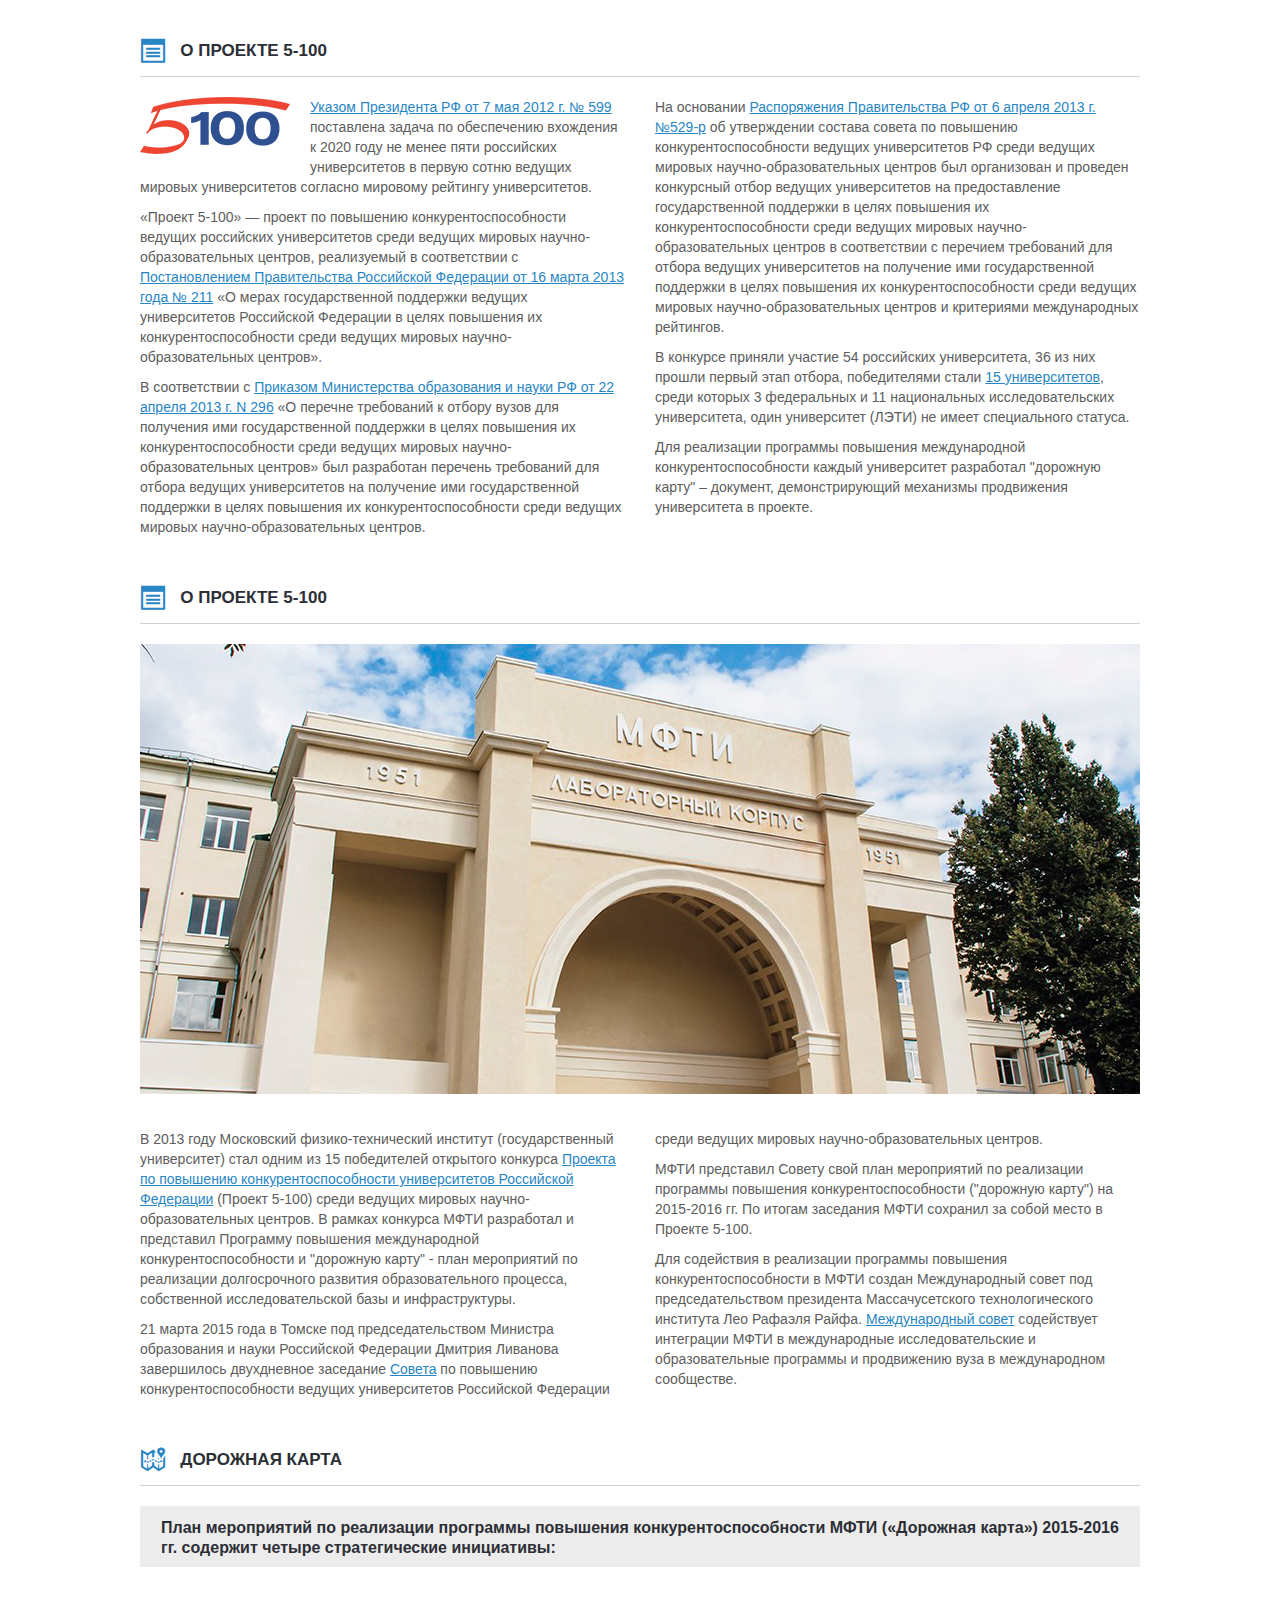
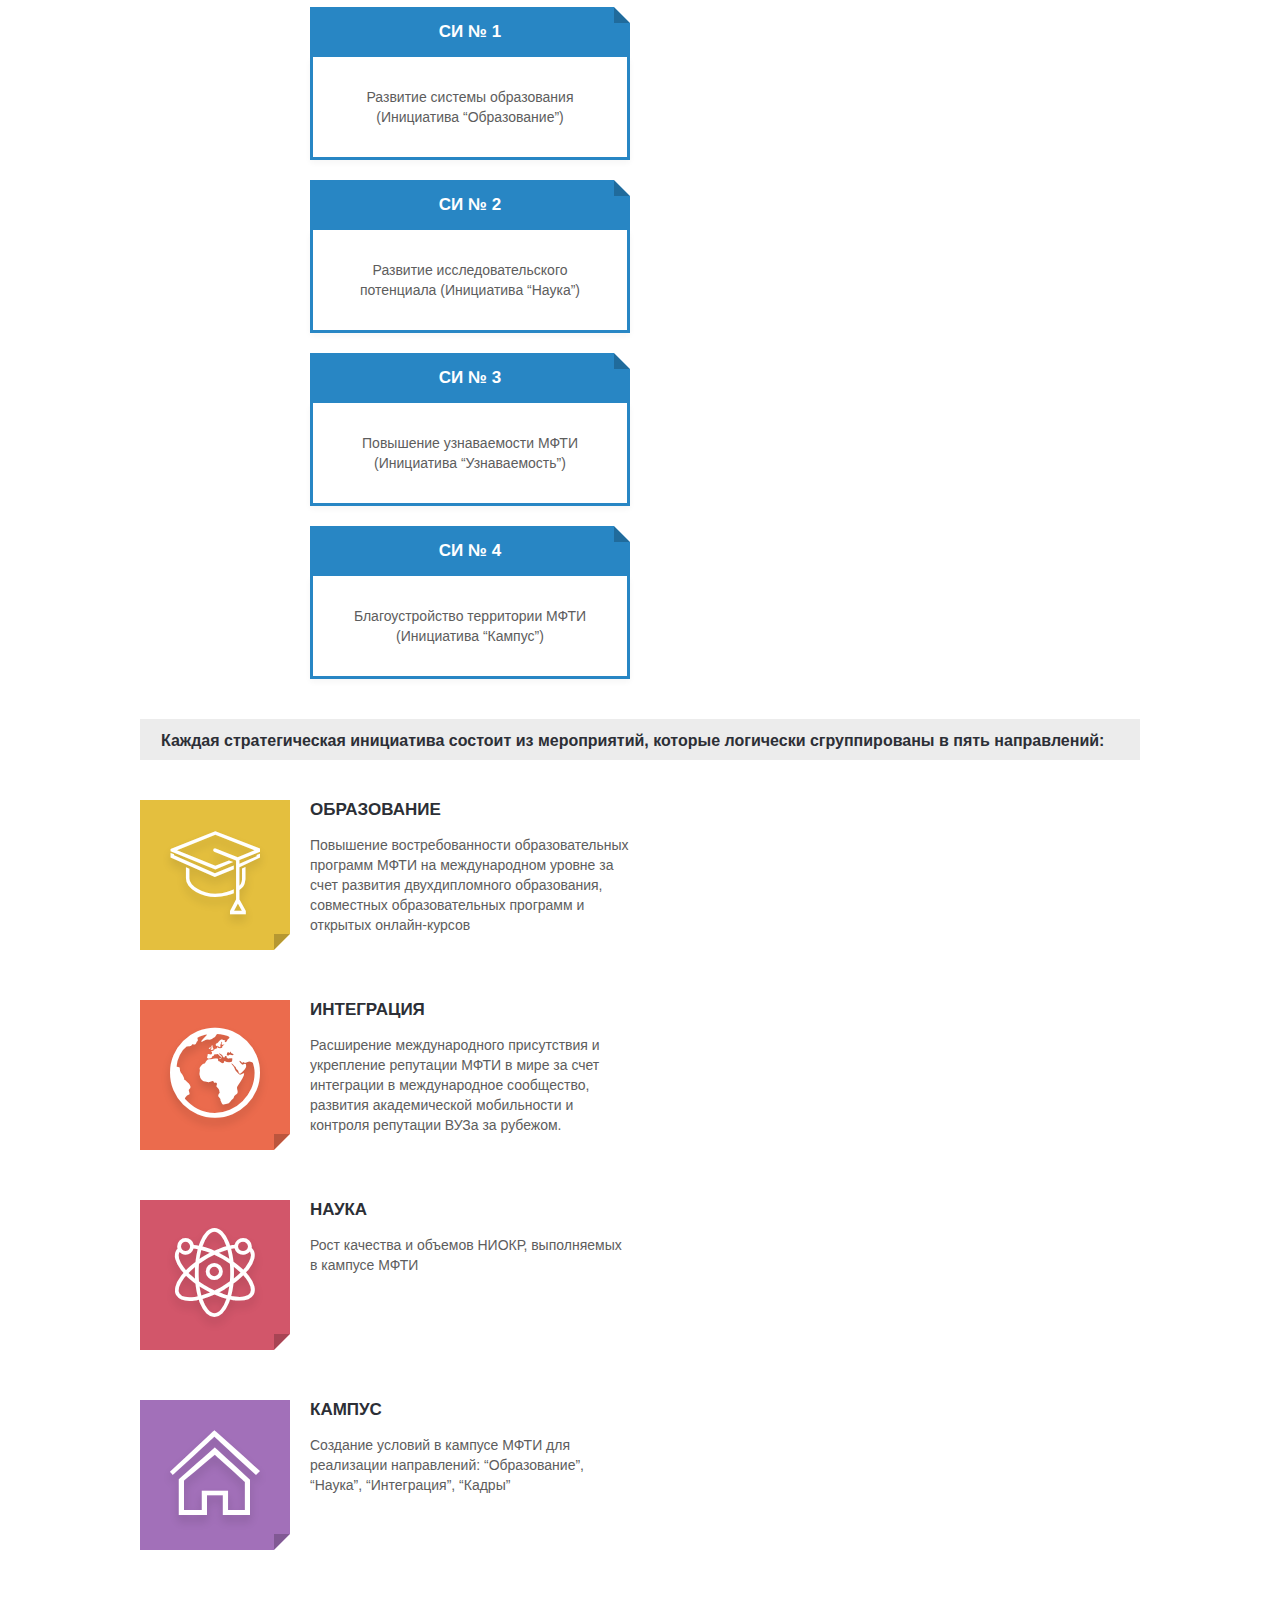
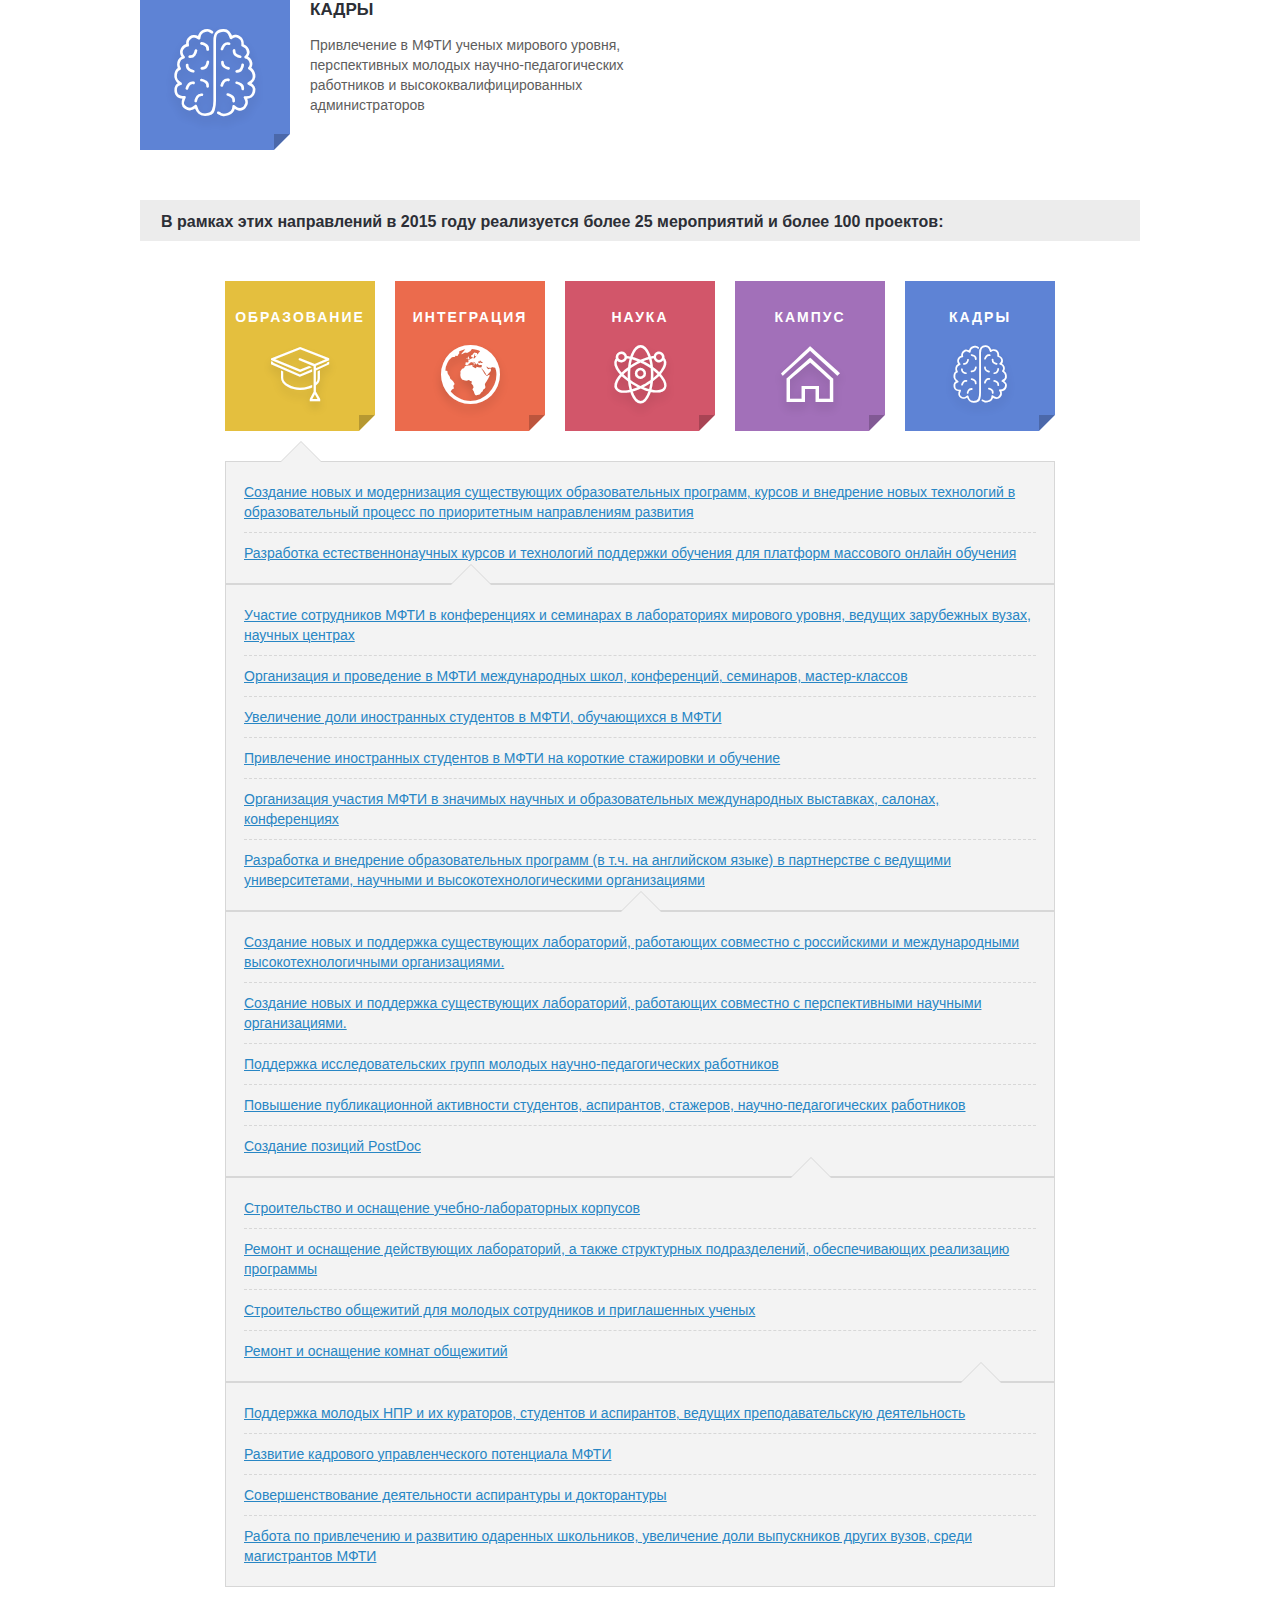
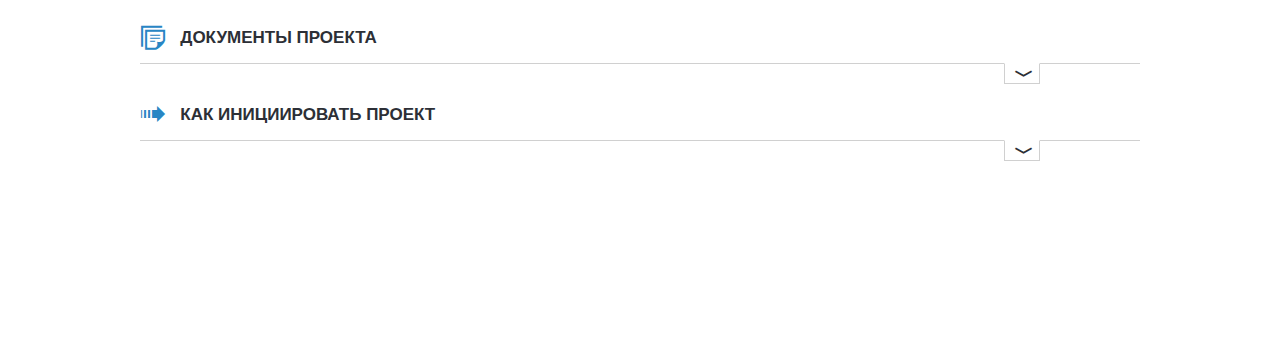
==== html/about.html @ fcfe1c23 "edit eventsprojects - remove shadow" ====
<!DOCTYPE html>
<!--[if lt IE 7]><html lang="ru" class="lt-ie9 lt-ie8 lt-ie7"><![endif]-->
<!--[if IE 7]><html lang="ru" class="lt-ie9 lt-ie8"><![endif]-->
<!--[if IE 8]><html lang="ru" class="lt-ie9"><![endif]-->
<!--[if gt IE 8]><!-->
<html lang="ru">
<!--<![endif]-->
<head>
	<meta charset="utf-8" />
	<title>mipt5top100</title>
	<meta http-equiv="X-UA-Compatible" content="IE=edge" />
	<link rel="stylesheet" href="css/bootstrap.min.css" />
	<link rel="stylesheet" href="css/icomoon.css" />
	<link rel="stylesheet" href="css/style.css" />
</head>
<body>
	<div style="width: 1000px; margin: 0 auto 200px;"> <!-- wrapper for example (begin) -->

		
		<div id="about" class="about">
			<div class="project-header2">
				<div class="project-header2__icon icon-notepad"></div>
				<div class="project-header2__text">О проекте 5-100</div>
			</div>
			<div class="about-text2col clearfix">
				<div class="about-text2col__column">
					<img class="about-text2col__column-img" src="img/logo5-100.png" width="150" height="57" alt="5-100">
					<p><a href="#">Указом Президента РФ от 7 мая 2012 г. № 599</a> поставлена задача по обеспечению вхождения к 2020 году не менее пяти российских университетов в первую сотню ведущих мировых университетов согласно мировому рейтингу университетов.</p>
					<p>«Проект 5-100» — проект по повышению конкурентоспособности ведущих российских университетов среди ведущих мировых научно-образовательных центров, реализуемый в соответствии с <a href="#">Постановлением Правительства Российской Федерации от 16 марта 2013 года № 211</a> «О мерах государственной поддержки ведущих университетов Российской Федерации в целях повышения их конкурентоспособности среди ведущих мировых научно-образовательных центров».</p>
					<p>В соответствии с <a href="#">Приказом Министерства образования и науки РФ от 22 апреля 2013 г. N 296</a> «О перечне требований к отбору  вузов для получения ими государственной поддержки в целях повышения их конкурентоспособности среди ведущих мировых научно-образовательных центров» был разработан перечень требований для отбора ведущих университетов на получение ими государственной поддержки в целях повышения их конкурентоспособности среди ведущих мировых научно-образовательных центров.</p>
				</div>
				<div class="about-text2col__column">
					<p>На основании <a href="#">Распоряжения Правительства РФ от 6 апреля 2013 г. №529-р</a> об утверждении состава совета по повышению конкурентоспособности ведущих университетов РФ среди ведущих мировых научно-образовательных центров был организован и проведен конкурсный отбор ведущих университетов на предоставление государственной поддержки в целях повышения их конкурентоспособности среди ведущих мировых научно-образовательных центров в соответствии с перечием требований для отбора ведущих университетов на получение ими государственной поддержки в целях повышения их конкурентоспособности среди ведущих мировых научно-образовательных центров и критериями международных рейтингов. </p>
					<p>В конкурсе приняли участие 54 российских университета, 36 из них прошли первый этап отбора, победителями стали <a href="#">15 университетов</a>, среди которых 3 федеральных и 11 национальных исследовательских университета, один университет (ЛЭТИ) не имеет специального статуса.</p>
					<p>Для реализации программы повышения международной конкурентоспособности каждый университет разработал "дорожную карту" – документ, демонстрирующий механизмы продвижения университета в проекте.</p>
				</div>
			</div> <!-- .about__text2col -->
			<div class="project-header2">
				<div class="project-header2__icon icon-notepad"></div>
				<div class="project-header2__text">О проекте 5-100</div>
			</div>
			<img class="about-fullwidth" src="img/mipt-lab-k.jpg" alt="">
			<div class="about-text2col clearfix">
				<div class="about-text2col__column">
					<p>В 2013 году Московский физико-технический институт (государственный университет) стал одним из 15 победителей открытого конкурса <a href="#">Проекта по повышению конкурентоспособности университетов Российской Федерации</a> (Проект 5-100) среди ведущих мировых научно-образовательных центров. В рамках конкурса МФТИ разработал и представил Программу повышения международной конкурентоспособности и "дорожную карту" - план мероприятий по реализации долгосрочного развития образовательного процесса, собственной исследовательской базы и инфраструктуры.</p>
					<p>21 марта 2015 года в Томске под председательством Министра образования и науки Российской Федерации Дмитрия Ливанова завершилось двухдневное заседание <a href="#">Совета</a> по повышению конкурентоспособности ведущих университетов Российской Федерации</p>
				</div>
				<div class="about-text2col__column">
					<p>среди ведущих мировых научно-образовательных центров.</p>
					<p>МФТИ представил Совету свой план мероприятий по реализации программы повышения конкурентоспособности ("дорожную карту") на 2015-2016 гг. По итогам заседания МФТИ сохранил за собой место в Проекте 5-100.</p>
					<p>Для содействия в реализации программы повышения конкурентоспособности в МФТИ создан Международный совет под председательством президента Массачусетского технологического института Лео Рафаэля Райфа. <a href="#">Международный совет</a> содействует интеграции МФТИ в международные исследовательские и образовательные программы и продвижению вуза в международном сообществе.</p>
				</div>
			</div> <!-- .about__text2col -->
			<div class="project-header2">
				<div class="project-header2__icon icon-roadmap"></div>
				<div class="project-header2__text">Дорожная карта</div>
			</div>
			<div class="about__subtitle">План мероприятий по реализации программы повышения конкурентоспособности МФТИ («Дорожная карта») 2015-2016 гг. содержит четыре стратегические инициативы:</div>
			<div class="about__roadmap-box">
				<div class="about__roadmap-item">
					<div class="about__roadmap-item-title folded folded_top-right">СИ № 1</div>
					<div class="about__roadmap-item-text">Развитие системы образования (Инициатива “Образование”)</div>
				</div>
				<div class="about__roadmap-item">
					<div class="about__roadmap-item-title folded folded_top-right">СИ № 2</div>
					<div class="about__roadmap-item-text">Развитие исследовательского потенциала (Инициатива “Наука”)</div>
				</div>
				<div class="about__roadmap-item">
					<div class="about__roadmap-item-title folded folded_top-right">СИ № 3</div>
					<div class="about__roadmap-item-text">Повышение узнаваемости МФТИ (Инициатива “Узнаваемость”)</div>
				</div>
				<div class="about__roadmap-item">
					<div class="about__roadmap-item-title folded folded_top-right">СИ № 4</div>
					<div class="about__roadmap-item-text">Благоустройство территории МФТИ (Инициатива “Кампус”)</div>
				</div>
			</div> <!-- .about__roadmap-box -->
			<div class="about__subtitle">Каждая стратегическая инициатива состоит из мероприятий, которые логически сгруппированы в пять направлений:</div>
			<div class="about__directions">
				<div class="about__direction-out">
					<div class="about__direction">
						<div class="about__direction-img about__direction-img_education folded">
							<div class="about__direction-icon icon-education-hat"></div>
						</div>
						<div class="about__direction-descr">
							<div class="about__direction-title">Образование</div>
							<div class="about__direction-text">Повышение востребованности образовательных программ МФТИ на международном уровне за счет развития двухдипломного образования, совместных образовательных программ и открытых онлайн-курсов</div>
						</div>
					</div>
				</div>
				<div class="about__direction-out">
					<div class="about__direction">
						<div class="about__direction-img about__direction-img_planet folded">
							<div class="about__direction-icon icon-planet"></div>
						</div>
						<div class="about__direction-descr">
							<div class="about__direction-title">Интеграция</div>
							<div class="about__direction-text">Расширение международного присутствия и укрепление репутации МФТИ в мире за счет интеграции в международное сообщество, развития академической мобильности и контроля репутации ВУЗа за рубежом.</div>
						</div>
					</div>
				</div>
				<div class="about__direction-out">
					<div class="about__direction">
						<div class="about__direction-img about__direction-img_science folded">
							<div class="about__direction-icon icon-science"></div>
						</div>
						<div class="about__direction-descr">
							<div class="about__direction-title">Наука</div>
							<div class="about__direction-text">Рост качества и объемов НИОКР, выполняемых в кампусе МФТИ</div>
						</div>
					</div>
				</div>
				<div class="about__direction-out">
					<div class="about__direction">
						<div class="about__direction-img about__direction-img_house folded">
							<div class="about__direction-icon icon-house"></div>
						</div>
						<div class="about__direction-descr">
							<div class="about__direction-title">Кампус</div>
							<div class="about__direction-text">Создание условий в кампусе МФТИ для реализации направлений: “Образование”, “Наука”, “Интеграция”, “Кадры”</div>
						</div>
					</div>
				</div>
				<div class="about__direction-out">
					<div class="about__direction">
						<div class="about__direction-img about__direction-img_brain folded">
							<div class="about__direction-icon icon-brain"></div>
						</div>
						<div class="about__direction-descr">
							<div class="about__direction-title">Кадры</div>
							<div class="about__direction-text">Привлечение в МФТИ ученых мирового уровня, перспективных молодых научно-педагогических работников и высококвалифицированных администраторов</div>
						</div>
					</div>
				</div>
			</div> <!-- .about__directions -->
			<div class="about__subtitle">В рамках этих направлений в 2015 году реализуется более 25 мероприятий и более 100 проектов:</div>
			<div class="about__eventsprojects">
				<div class="about__direction-btns clearfix">
					<div class="about__direction-btn">
						<div class="about__direction-img about__direction-img_education folded">
							<div class="about__direction-icon-text">Образование</div>
							<div class="about__direction-icon icon-education-hat"></div>
						</div>
					</div>
					<div class="about__direction-btn">
						<div class="about__direction-img about__direction-img_btn about__direction-img_planet folded">
							<div class="about__direction-icon-text">Интеграция</div>
							<div class="about__direction-icon icon-planet"></div>
						</div>
					</div>
					<div class="about__direction-btn">
						<div class="about__direction-img about__direction-img_btn about__direction-img_science folded">
							<div class="about__direction-icon-text">Наука</div>
							<div class="about__direction-icon icon-science"></div>
						</div>
					</div>
					<div class="about__direction-btn">
						<div class="about__direction-img about__direction-img_btn about__direction-img_house folded">
							<div class="about__direction-icon-text">Кампус</div>
							<div class="about__direction-icon icon-house"></div>
						</div>
					</div>
					<div class="about__direction-btn">
						<div class="about__direction-img about__direction-img_btn about__direction-img_brain folded">
							<div class="about__direction-icon-text">Кадры</div>
							<div class="about__direction-icon icon-brain"></div>
						</div>
					</div>
				</div> <!-- .about__direction-btns -->
				<div class="about__direction-eventsprojects about__direction-eventsprojects_01">
					<a class="about__eventsprojects-lnk" href="#">Создание новых и модернизация существующих образовательных программ, курсов и внедрение новых технологий в образовательный процесс по приоритетным направлениям развития</a>
					<a class="about__eventsprojects-lnk" href="#">Разработка естественнонаучных курсов и технологий поддержки обучения для платформ массового онлайн обучения</a>
				</div> <!-- .about__direction-eventsprojects -->
				<div class="about__direction-eventsprojects about__direction-eventsprojects_02">
					<a class="about__eventsprojects-lnk" href="#">Участие сотрудников МФТИ в конференциях и семинарах в лабораториях мирового уровня, ведущих зарубежных вузах, научных центрах</a>
					<a class="about__eventsprojects-lnk" href="#">Организация и проведение в МФТИ международных школ, конференций, семинаров, мастер-классов</a>
					<a class="about__eventsprojects-lnk" href="#">Увеличение доли иностранных студентов в МФТИ, обучающихся в МФТИ</a>
					<a class="about__eventsprojects-lnk" href="#">Привлечение иностранных студентов в МФТИ на короткие стажировки и обучение</a>
					<a class="about__eventsprojects-lnk" href="#">Организация участия МФТИ в значимых научных и образовательных международных выставках, салонах, конференциях</a>
					<a class="about__eventsprojects-lnk" href="#">Разработка и внедрение образовательных программ (в т.ч.  на английском языке) в партнерстве с ведущими университетами, научными и высокотехнологическими организациями</a>
				</div> <!-- .about__direction-eventsprojects -->
				<div class="about__direction-eventsprojects about__direction-eventsprojects_03">
					<a class="about__eventsprojects-lnk" href="#">Создание новых и поддержка существующих лабораторий, работающих совместно с российскими и международными высокотехнологичными организациями.</a>
					<a class="about__eventsprojects-lnk" href="#">Создание новых и поддержка существующих лабораторий, работающих совместно с перспективными научными организациями.</a>
					<a class="about__eventsprojects-lnk" href="#">Поддержка исследовательских групп молодых научно-педагогических работников</a>
					<a class="about__eventsprojects-lnk" href="#">Повышение публикационной активности студентов, аспирантов, стажеров, научно-педагогических работников</a>
					<a class="about__eventsprojects-lnk" href="#">Создание позиций PostDoc</a>
				</div> <!-- .about__direction-eventsprojects -->
				<div class="about__direction-eventsprojects about__direction-eventsprojects_04">
					<a class="about__eventsprojects-lnk" href="#">Строительство и оснащение учебно-лабораторных корпусов</a>
					<a class="about__eventsprojects-lnk" href="#">Ремонт и оснащение действующих лабораторий, а также структурных подразделений, обеспечивающих реализацию программы</a>
					<a class="about__eventsprojects-lnk" href="#">Строительство общежитий для молодых сотрудников и приглашенных ученых</a>
					<a class="about__eventsprojects-lnk" href="#">Ремонт и оснащение комнат общежитий</a>
				</div> <!-- .about__direction-eventsprojects -->
				<div class="about__direction-eventsprojects about__direction-eventsprojects_05">
					<a class="about__eventsprojects-lnk" href="#">Поддержка молодых НПР и их кураторов, студентов и аспирантов, ведущих преподавательскую деятельность</a>
					<a class="about__eventsprojects-lnk" href="#">Развитие кадрового управленческого потенциала МФТИ</a>
					<a class="about__eventsprojects-lnk" href="#">Совершенствование деятельности аспирантуры и докторантуры</a>
					<a class="about__eventsprojects-lnk" href="#">Работа по привлечению и развитию одаренных школьников, увеличение доли выпускников других вузов, среди магистрантов МФТИ</a>
				</div> <!-- .about__direction-eventsprojects -->
			</div> <!-- .about__eventsprojects -->
			<div class="header-dropdown">
				<div class="project-header2 project-header2_dropdown">
					<div class="project-header2__icon icon-docs"></div>
					<div class="project-header2__text">Документы проекта</div>
				</div>
				<div class="header-dropdown__inner">content</div> <!-- .header-dropdown__inner -->
				<div class="header-dropdown__arrow icon-arrow-down"></div>
			</div> <!-- .header-dropdown -->
			<div class="header-dropdown">
				<div class="project-header2 project-header2_dropdown">
					<div class="project-header2__icon icon-arrow-right"></div>
					<div class="project-header2__text">Как инициировать проект </div>
				</div>
				<div class="header-dropdown__inner">content</div> <!-- .header-dropdown__inner -->
				<div class="header-dropdown__arrow icon-arrow-down"></div>
			</div> <!-- .header-dropdown -->
		</div> <!-- #about -->


	</div> <!-- wrapper for example (end) -->

	<!--[if lt IE 9]>
	<script src="js/html5shiv/es5-shim.min.js"></script>
	<script src="js/html5shiv/html5shiv.min.js"></script>
	<script src="js/html5shiv/html5shiv-printshiv.min.js"></script>
	<script src="js/html5shiv/respond.min.js"></script>
	<![endif]-->
	<script src="js/jquery-2.1.4.min.js"></script>
	<script>
		$(document).ready(function() {

			$('.header-dropdown__arrow').on('click', function() {
				if ( $(this).parent().hasClass('expand') ) {
					$(this).parent().removeClass('expand');
					$(this).removeClass('icon-arrow-up');
					$(this).addClass('icon-arrow-down');
				} else {
					$(this).parent().addClass('expand');
					$(this).removeClass('icon-arrow-down');
					$(this).addClass('icon-arrow-up');
				}
			});

			$('.about__direction-btn').on('click', function() {
				//...
			});

		});
	</script>
</body>
</html>
---- html/css/icomoon.css ----
@font-face {
    font-family: 'icomoon';
    src:    url('../fonts/icomoon/icomoon.eot?neqyj8');
    src:    url('../fonts/icomoon/icomoon.eot?neqyj8#iefix') format('embedded-opentype'),
        url('../fonts/icomoon/icomoon.ttf?neqyj8') format('truetype'),
        url('../fonts/icomoon/icomoon.woff?neqyj8') format('woff'),
        url('../fonts/icomoon/icomoon.svg?neqyj8#icomoon') format('svg');
    font-weight: normal;
    font-style: normal;
}

[class^="icon-"], [class*=" icon-"] {
    /* use !important to prevent issues with browser extensions that change fonts */
    font-family: 'icomoon' !important;
    speak: none;
    font-style: normal;
    font-weight: normal;
    font-variant: normal;
    text-transform: none;
    line-height: 1;

    /* Better Font Rendering =========== */
    -webkit-font-smoothing: antialiased;
    -moz-osx-font-smoothing: grayscale;
    background-image: none;
}

.icon-arrow-diagonally:before {
    content: "\e900";
}
.icon-certificate:before {
    content: "\e901";
}
.icon-check:before {
    content: "\e902";
}
.icon-circle:before {
    content: "\e903";
}
.icon-date:before {
    content: "\e904";
}
.icon-graph:before {
    content: "\e905";
}
.icon-handshake:before {
    content: "\e906";
}
.icon-header-angle-lt:before {
    content: "\e907";
}
.icon-header-angle-rb:before {
    content: "\e908";
}
.icon-list:before {
    content: "\e909";
}
.icon-location:before {
    content: "\e90a";
}
.icon-mic:before {
    content: "\e90b";
}
.icon-photo:before {
    content: "\e90c";
}
.icon-publication:before {
    content: "\e90d";
}
.icon-target:before {
    content: "\e90e";
}
.icon-checklist:before {
    content: "\e90f";
}
.icon-notepad:before {
  content: "\e910";
}
.icon-roadmap:before {
  content: "\e911";
}
.icon-docs:before {
  content: "\e912";
}
.icon-arrow-right:before {
  content: "\e913";
}
.icon-arrow-down:before {
  content: "\e914";
}
.icon-arrow-up:before {
  content: "\e915";
}
.icon-lamp:before {
  content: "\e916";
}
.icon-folder:before {
  content: "\e917";
}
.icon-handshake2:before {
  content: "\e918";
}
.icon-like:before {
  content: "\e919";
}
.icon-education-hat:before {
  content: "\e91a";
}
.icon-planet:before {
  content: "\e91b";
}
.icon-science:before {
  content: "\e91c";
}
.icon-house:before {
  content: "\e91d";
}
.icon-brain:before {
  content: "\e91e";
}
---- html/css/style.css ----
#project-descr {}
.project-header1 {
	background-color: #2886c4;
	color: #fff;
	text-transform: uppercase;
	font-size: 17px;
	font-weight: bold;
	text-align: center;
	line-height: 22px;
	padding: 18px 0;
	margin-bottom: 20px;
}
.folded {
	position: relative;
}
.folded:before,
.folded:after {
	content: "";
	display: block;
	width: 0;
	height: 0;
	border-style: solid;
	position: absolute;
	bottom: 0;
	right: 0;
}
.folded:before {
	border-width: 16px 16px 0 0;
	border-color: rgba(0,0,0,0.2) transparent transparent transparent;
}
.folded:after {
	border-width: 0 0 16px 16px;
	border-color: transparent transparent #ffffff transparent;
}
.project__details {
	padding-bottom: 6px;
}
.project__details-left {
	float: left;
	width: 405px;
	margin-right: 20px;
}
.project__details-b1 {
	-webkit-box-shadow: 0px 3px 6px 0px rgba(0, 0, 0, 0.04);
	-moz-box-shadow:    0px 3px 6px 0px rgba(0, 0, 0, 0.04);
	box-shadow:         0px 3px 6px 0px rgba(0, 0, 0, 0.04);
}
.project__details-b1-header {
	background-color: #3e78b0;
	color: #fff;
	text-transform: uppercase;
	font-size: 17px;
	font-weight: bold;
	line-height: 24px;
	padding: 13px 20px;
}
.project__details-b1-header .icon-arrow-diagonally {
	display: inline-block;
	width: 24px;
	height: 24px;
	font-size: 24px;
	color: #fff;
	margin-right: 15px;
	vertical-align: middle;
}
.project__details-b1-row {
	border-left: 3px solid #3e78b0;
	border-right: 3px solid #3e78b0;
	border-bottom: 3px solid #3e78b0;
	display: table;
	width: 100%;
	box-sizing: border-box;
}
.project__details-b1-text {
	font-size: 14px;
	line-height: 20px;
	color: #5d5d5d;
	padding: 19px;
	display: table-cell;
}
.project__details-b1-count {
	display: table-cell;
	text-align: center;
	vertical-align: middle;
	color: #2c2f36;
	font-size: 24px;
	font-weight: bold;
	border-left: 3px solid #3e78b0;
	padding: 0 19px;
	width: 41px;
}
.project__details-right {
	width: 320px;
	float: left;
}
.project__details-date {
	border: 1px solid #d7d7d7;
	-webkit-box-shadow: 0px 3px 6px 0px rgba(0, 0, 0, 0.04);
	-moz-box-shadow:    0px 3px 6px 0px rgba(0, 0, 0, 0.04);
	box-shadow:         0px 3px 6px 0px rgba(0, 0, 0, 0.04);
	margin-bottom: 20px;
}
.project__details-date-inner {
	padding: 17px 24px;
	border: 1px solid #fcfcfc;
	background: #ededed;
	background: -moz-linear-gradient(top,  #ededed 0%, #f4f4f4 100%);
	background: -webkit-linear-gradient(top,  #ededed 0%,#f4f4f4 100%);
	background: linear-gradient(to bottom,  #ededed 0%,#f4f4f4 100%);
	filter: progid:DXImageTransform.Microsoft.gradient( startColorstr='#ededed', endColorstr='#f4f4f4',GradientType=0 );
}
.project__details-date-icon {
	float: left;
	width: 24px;
	height: 24px;
	font-size: 24px;
	color: #2886c4;
	margin-right: 22px;
	margin-top: 4px;
}
.project__details-date-text {
	float: left;
	line-height: 1;
}
.project__details-date-title {
	color: #5e5e5e;
	font-size: 14px;
	margin-bottom: 6px;
}
.project__details-date-value {
	color: #2c2f36;
	font-size: 17px;
	font-weight: bold;
}
.project__details-status {
	background-color: #4cc87b;
	color: #fff;
	text-transform: uppercase;
	font-size: 13px;
	font-weight: bold;
	text-align: center;
	line-height: 1;
	padding: 13px 25px 15px 0;
}
.project__details-status-icon {
	display: inline-block;
	width: 25px;
	height: 25px;
	font-size: 25px;
	color: #fff;
	vertical-align: middle;
	position: relative;
	right: 31px;
}
.project__details-status-label {
	display: inline-block;
	vertical-align: middle;
	position: relative;
	top: 2px;
}
.project__descr {
	color: #5d5d5d;
	margin: 20px 0;
}
.project-header2 {
	border-bottom: 1px solid #d0d0d0;
	margin: 38px 0 20px;
	font-size: 1px;
	padding: 0 0 10px 1px;
}
.project-header2__icon {
	display: inline-block;
	width: 24px;
	height: 24px;
	font-size: 24px;
	color: #2886c4;
	margin-right: 15px;
	vertical-align: top;
}
.project-header2__text {
	display: inline-block;
	color: #2c2f36;
	font-size: 17px;
	line-height: 22px;
	font-weight: bold;
	text-transform: uppercase;
	padding-top: 2px;
	width: 705px;
}
.project-targets {
	margin-bottom: -18px;
}
.project-targets__title {
	color: #2c2f36;
	line-height: 20px;
	font-size: 17px;
	font-weight: bold;
	text-align: center;
}
.project-targets__box {
	display: table;
	width: 100%;
	height: 100%;
	padding-top: 8px;
	margin-top: 2px;
	overflow: hidden;
}
.project-targets__boxleft {
	width: 350px;
	display: table-cell;
	vertical-align: middle;
	height: 100%;
}
.project-targets__boxcenter {
	display: table-cell;
	width: 30px;
	padding: 0 8px 0 7px;
	text-align: center;
	vertical-align: middle;
	height: 100%;
}
.project-targets__boxright {
	width: 350px;
	display: table-cell;
	vertical-align: middle;
	height: 100%;
}
.project-targets__box-targetsline {
	display: inline-block;
	width: 2px;
	height: 100%;
	background-color: #2886c4;
	position: relative;
}
.project-targets__topcircle {
	display: inline-block;
	color: #2886c4;
	width: 10px;
	height: 10px;
	font-size: 10px;
	position: absolute;
	top: -5px;
	left: -4px;
}
.project-targets__target-container {
	position: relative;
	margin-bottom: 20px;
}
.project-targets__target {
	width: 330px;
	border: 1px solid #d7d7d7;
	-webkit-box-shadow: 0px 3px 6px 0px rgba(0, 0, 0, 0.04);
	-moz-box-shadow:    0px 3px 6px 0px rgba(0, 0, 0, 0.04);
	box-shadow:         0px 3px 6px 0px rgba(0, 0, 0, 0.04);
	position: relative;
}
.project-targets__target-container:first-child {
	margin-top: 36px;
}
.project-targets__target-container:last-child:after {
	content: "";
	display: block;
	background-color: #fff;
	height: 100%;
	width: 4px;
	position: absolute;
	z-index: 40;
	top: 50%;
}
.project-targets__target-container:last-child:nth-child(even):after {
	left: -24px;
}
.project-targets__target-container:last-child:nth-child(odd):after {
	right: -24px;
}
.project-targets__target-inner {
	padding: 18px 23px;
	border: 1px solid #fcfcfc;
	background: #f6f6f6;
	color: #5d5d5d;
	font-size: 14px;
	line-height: 20px;
}
.project-targets__target:after,
.project-targets__target:before,
.project-targets__target-arrow {
	left: 100%;
	border: solid transparent;
	content: " ";
	height: 0;
	width: 0;
	position: absolute;
	pointer-events: none;
	top: 50%;
}
.project-targets__target:after {
	border-color: rgba(255, 255, 255, 0);
	border-left-color: #fff;
	border-width: 20px;
	margin-top: -20px;
}
.project-targets__target:before {
	border-color: rgba(215, 215, 215, 0);
	border-left-color: #d7d7d7;
	border-width: 21px;
	margin-top: -21px;
}
.project-targets__target-arrow {
	border-color: rgba(255, 255, 255, 0);
	border-left-color: #f6f6f6;
	border-width: 19px;
	margin-top: -19px;
	z-index: 50;
	left: auto;
	right: -37px;
}
.project-targets__target-arrow:before {
	content: "";
	display: block;
	width: 30px;
	height: 30px;
	background-image: url(../img/circle-target.svg);
	background-repeat: no-repeat;
	position: absolute;
	top: -15px;
}
.project-targets__target-container:nth-child(odd) .project-targets__target-arrow:before {
	left: 8px;
}
.project-targets__target-container:nth-child(even) .project-targets__target {
	left: 18px;
}
.project-targets__target-container:nth-child(even) .project-targets__target .project-targets__target-arrow:before {
	left: auto;
	right: 9px;
}
.project-targets__target-container:nth-child(even) .project-targets__target:after,
.project-targets__target-container:nth-child(even) .project-targets__target:before,
.project-targets__target-container:nth-child(even) .project-targets__target .project-targets__target-arrow {
	left: auto;
	right: 100%;
}
.project-targets__target-container:nth-child(even) {
	left: 395px;
}
.project-targets__target-container:nth-child(even) .project-targets__target:after {
	border-left-color: transparent;
	border-right-color: #fff;
}
.project-targets__target-container:nth-child(even) .project-targets__target:before {
	border-left-color: transparent;
	border-right-color: #d7d7d7;
}
.project-targets__target-container:nth-child(even) .project-targets__target .project-targets__target-arrow {
	border-left-color: transparent;
	border-right-color: #f6f6f6;
	right: auto;
	left: -37px;
}
.project-plan {}
.project-plan__table {
	width: 100%;
}
.project-plan__tbody {}
.project-plan__tr {
	border-bottom: 1px dotted #d0d0d0;
}
.project-plan__tr:first-child,
.project-plan__tr:last-child {
	border-bottom: none;
}
.project-plan__th {
	font-size: 17px;
	line-height: 17px;
	font-weight: bold;
	text-align: center;
}
.project-plan__th.th_1 {
	color: #2886c4;
}
.project-plan__th.th_2 {
	color: #2072a8;
}
.project-plan__th.th_3 {
	color: #246087;
}
.project-plan__td {
	padding-top: 20px;
	padding-bottom: 14px;
	vertical-align: top;
}
.project-plan__td.td_1 {
	width: 75px;
	text-align: left;
}
.project-plan__td.td_2 {
	width: 415px;
	padding-top: 15px;
	padding-left: 10px;
	padding-right: 10px;
	text-align: left;
	vertical-align: middle;
}
.project-plan__td.td_3 {
	width: 65px;
	text-align: center;
}
.project-plan__td.td_4 {
	width: 65px;
	padding-left: 20px;
	padding-right: 20px;
	text-align: center;
}
.project-plan__td.td_5 {
	width: 65px;
	text-align: center;
}
.project-plan__td_1-wrap {
	height: 40px;
	overflow: hidden;
}
.project-plan__td_1 {
	display: inline-block;
	width: 42px;
	height: 36px;
	border: 2px solid #d0d0d0;
	border-right: none;
	background-color: #fff;
	text-align: center;
	vertical-align: middle;
	font-size: 17px;
	line-height: 36px;
	font-weight: bold;
	color: #2c2f36;
	position: relative;
}
.project-plan__td_1:after,
.project-plan__td_1:before {
	left: 100%;
	top: 50%;
	border: solid transparent;
	content: " ";
	height: 0;
	width: 0;
	position: absolute;
	pointer-events: none;
}
.project-plan__td_1:after {
	border-color: rgba(255, 255, 255, 0);
	border-left-color: #fff;
	border-width: 18px 0 18px 9px;
	margin-top: -18px;
}
.project-plan__td_1:before {
	border-color: rgba(208, 208, 208, 0);
	border-left-color: #d0d0d0;
	border-width: 21px 0 21px 11px;
	margin-top: -21px;
}
.project-plan__td_2 {
	color: #5d5d5d;
	font-size: 14px;
	line-height: 20px;
}
.project-plan__td_345 {
	display: inline-block;
	width: 45px;
	height: 45px;
	line-height: 45px;
	font-size: 14px;
	font-weight: bold;
	color: #fff;
}
.project-plan__td_3 {
	background-color: #4fa5dd;
}
.project-plan__td_4 {
	background-color: #2886c4;
}
.project-plan__td_5 {
	background-color: #286f9d;
}
.project-publications {
	display: table;
	padding: 20px 0 21px;
}
.project-publications__vertical {
	border-right: 1px solid #d0d0d0;
	position: relative;
	display: table-cell;
	width: 44px;
	height: 300px;
	text-align: center;
}
.project-publications__vertical:before {
	content: "";
	display: block;
	background-color: #fff;
	height: 50px;
	width: 45px;
	position: absolute;
	z-index: 100;
}
.project-publications__vertical-text {
	color: #2c2f36;
	font-size: 16px;
	font-weight: bold;
	text-transform: uppercase;
	letter-spacing: 3px;
	display: inline-block;
	position: absolute;
	width: 360px;
	height: 44px;
	line-height: 44px;
	top: 50%;
	margin-top: -22px;
	left: 50%;
	margin-left: -180px;
	-webkit-transform: rotate(-90deg);
	-moz-transform: rotate(-90deg);
	-ms-transform: rotate(-90deg);
	-o-transform: rotate(-90deg);
	transform: rotate(-90deg);
}
.project-publications__block {
	display: table-cell;
	padding-left: 20px;
	width: 680px;
}
.project-publications__title {
	text-align: center;
	margin-bottom: 20px;
}
.project-publications__title-text {
	display: inline-block;
	background-color: #ececec;
	color: #5e5e5e;
	font-size: 17px;
	font-weight: bold;
	line-height: 30px;
	height: 30px;
	padding: 0 13px;
}
.project-publications__item {
	margin-bottom: 35px;
}
.project-publications__item:last-child {
	margin-bottom: 0;
}
.project-publications__item-numb {
	float: left;
	width: 75px;
	height: 40px;
	background-color: #2886c4;
	text-align: center;
	font-size: 17px;
	line-height: 40px;
	font-weight: bold;
	color: #fff;
	position: relative;
	margin-right: 11px;
}
.project-publications__item-numb:after {
	left: 100%;
	top: 50%;
	border: solid transparent;
	content: " ";
	height: 0;
	width: 0;
	position: absolute;
	pointer-events: none;
	border-color: rgba(208, 208, 208, 0);
	border-left-color: #2886c4;
	border-width: 20px 0 20px 11px;
	margin-top: -20px;
}
.project-publications__item-text {
	float: left;
	width: 574px;
	margin-left: 20px;
}
.project-publications__item-text1 {
	color: #2c2f36;
	font-size: 16px;
	line-height: 20px;
	font-weight: bold;
	margin-bottom: 8px;
}
.project-publications__item-text2 {
	color: #5e5e5e;
	font-size: 14px;
	font-size: italic;
}
.project-publications__year {}
.project-publications__year:after {
	display: block;
	content: "";
	background-image: url(../img/hr-sep.png);
	background-repeat: repeat-x;
	height: 10px;
	width: 100%;
	margin: 35px 0 20px;
}
.project-publications__year:last-child:after {
	content: "";
	display: none;
}
.project-photos {}
.project-photos__row {
	margin-bottom: 15px;
}
.project-photos__img {
	float: left;
	width: 365px;
	height: 243px;
	margin-right: 15px;
}
.project-photos__img:last-child {
	margin-right: 0;
}
.project-lists {
	margin-bottom: 8px;
}
.project-lists__row {}
.project-lists__item {
	float: left;
	width: 365px;
	margin-right: 15px;
}
.project-lists__item:last-child {
	margin-right: 0;
}
.project-lists__item-title {
	display: table;
	width: 100%;
	background-color: #ececec;
	color: #2c2f36;
	font-size: 16px;
	line-height: 19px;
	min-height: 50px;
	font-weight: bold;
	padding: 14px 19px 11px;
	box-sizing: border-box;
}
.project-lists__item-title-inner {
	height: 100%;
	display: table-cell;
	vertical-align: middle;
}
.project-lists__item-text {
	margin: 25px 0;
	padding-left: 10px;
}
.project-lists__item-list {
	padding: 0 0 0 30px;
	margin: 25px 0 32px;
	list-style: none;
}
.project-lists__item-list-li {
	color: #5d5d5d;
	font-size: 14px;
	display: block;
	position: relative;
	margin-bottom: 14px;
}
.project-lists__item-list-li:last-child {
	margin-bottom: 0;
}
.project-lists__item-list-li:before {
	content: "\e90f";
	display: block;
	font-family: 'icomoon' !important;
	speak: none;
	font-style: normal;
	font-weight: normal;
	font-variant: normal;
	text-transform: none;
	line-height: 1;
	-webkit-font-smoothing: antialiased;
	-moz-osx-font-smoothing: grayscale;
	position: absolute;
	color: #2886c4;
	font-size: 10px;
	width: 12px;
	height: 12px;
	left: -20px;
	top: 5px;
}
.project-lists__item-list_intext {
	margin: 15px 0;
}
.project-lists__item-list_intext .project-lists__item-list-li {
	margin-bottom: 10px;
}
.project-reports {}
.project-reports__year {
	margin-top: 20px;
	text-align: center;
}
.project-reports__year:first-child {
	margin-top: 0;
}
.project-reports__year-numb {
	display: inline-block;
	background-color: #2886c4;
	padding: 0 14px;
	line-height: 30px;
	font-size: 17px;
	font-weight: bold;
	color: #fff;
}
.project-reports__year-title {
	margin-top: 25px;
	text-align: left;
	color: #2c2f36;
	font-size: 16px;
	font-weight: bold;
	line-height: 24px;
}
.project-reports__list {
	text-align: left;
}
.project-reports__list:after {
	display: block;
	content: "";
	background-image: url(../img/hr-sep.png);
	background-repeat: repeat-x;
	height: 10px;
	width: 100%;
	margin: 11px 0 0;
}
.project-reports__list-row {
	display: inline-block;
	width: 100%;
	border-bottom: 1px dotted #d0d0d0;
	padding: 25px 0 27px;
	font-size: 1px;
}
.project-reports__list-row:last-child {
	border-bottom: none;
}
.project-reports__list-count {
	display: inline-block;
	height: 40px;
	overflow: hidden;
	margin-right: 30px;
	padding-right: 11px;
	vertical-align: middle;
}
.project-reports__list-countinner {
	display: inline-block;
	width: 42px;
	height: 36px;
	border: 2px solid #2886c4;
	border-right: none;
	background-color: #fff;
	text-align: center;
	vertical-align: middle;
	font-size: 17px;
	line-height: 36px;
	font-weight: bold;
	color: #2c2f36;
	position: relative;
}
.project-reports__list-countinner:before,
.project-reports__list-countinner:after {
	left: 100%;
	top: 50%;
	border: solid transparent;
	content: " ";
	height: 0;
	width: 0;
	position: absolute;
	pointer-events: none;
}
.project-reports__list-countinner:before {
	border-color: rgba(208, 208, 208, 0);
	border-left-color: #2886c4;
	border-width: 21px 0 21px 11px;
	margin-top: -21px;
}
.project-reports__list-countinner:after {
	border-color: rgba(255, 255, 255, 0);
	border-left-color: #fff;
	border-width: 18px 0 18px 9px;
	margin-top: -18px;
}
.project-reports__list-content {
	width: 660px;
	display: inline-block;
	font-size: 14px;
	line-height: 20px;
	vertical-align: middle;
}
.project-reports__list-content1 {
	color: #2c2f36;
	font-weight: bold;
}
.project-reports__list-content2 {
	color: #5d5d5d;
	font-style: italic;
}
.project-reports__list-content3 {
	margin-top: 5px;
}
.project-certs {
	padding: 20px 0 0 0;
}
.project-certs__item {
	display: table;
	width: 100%;
	border: 3px solid #d0d0d0;
	padding: 2px;
	-webkit-box-shadow: 0px 3px 6px 0px rgba(0, 0, 0, 0.04);
	-moz-box-shadow:    0px 3px 6px 0px rgba(0, 0, 0, 0.04);
	box-shadow:         0px 3px 6px 0px rgba(0, 0, 0, 0.04);
	font-size: 1px;
	margin-bottom: 20px;
	box-sizing: border-box;
}
.project-certs__item-text {
	display: table-cell;
	width: 515px;
	padding: 30px 34px;
	box-sizing: border-box;
	font-weight: bold;
	font-size: 16px;
	line-height: 20px;
	color: #2c2f36;
	vertical-align: middle;
}
.project-certs__item-price {
	display: table-cell;
	width: 230px;
	background-color: #4cc87b;
	color: #fff;
	font-weight: bold;
	text-align: center;
	vertical-align: middle;
}
.project-certs__price-num {
	font-size: 36px;
	line-height: 1;
	margin-bottom: 1px;
}
.project-certs__price-post {
	font-size: 18px;
	line-height: 1;
}
.project-site {
	padding: 40px 0 12px;
	text-align: center;
}
.project-site__lnk {
	display: inline-block;
	background-color: #2b8ac9;
	padding: 0 39px;
	line-height: 60px;
	font-size: 13px;
	font-weight: bold;
	color: #fff;
	text-transform: uppercase;
	text-decoration: none;
	border-radius: 3px;
	-webkit-box-shadow: inset 0px -4px 0px 0px rgba(33, 112, 164, 1), 0px 2px 3px 0px rgba(7, 80, 127, 0.35);
	-moz-box-shadow:    inset 0px -4px 0px 0px rgba(33, 112, 164, 1), 0px 2px 3px 0px rgba(7, 80, 127, 0.35);
	box-shadow:         inset 0px -4px 0px 0px rgba(33, 112, 164, 1), 0px 2px 3px 0px rgba(7, 80, 127, 0.35);
}
.project-site__lnk:hover {
	background: #2d8dcc;
	background: -moz-linear-gradient(top,  #2d8dcc 0%, #2886c4 100%);
	background: -webkit-linear-gradient(top,  #2d8dcc 0%,#2886c4 100%);
	background: linear-gradient(to bottom,  #2d8dcc 0%,#2886c4 100%);
	filter: progid:DXImageTransform.Microsoft.gradient( startColorstr='#2d8dcc', endColorstr='#2886c4',GradientType=0 );
	-webkit-box-shadow: inset 0px -4px 0px 0px rgba(27, 126, 183, 1), 0px 2px 3px 0px rgba(7, 80, 127, 0.35);
	-moz-box-shadow:    inset 0px -4px 0px 0px rgba(27, 126, 183, 1), 0px 2px 3px 0px rgba(7, 80, 127, 0.35);
	box-shadow:         inset 0px -4px 0px 0px rgba(27, 126, 183, 1), 0px 2px 3px 0px rgba(7, 80, 127, 0.35);
	text-decoration: none;
	color: #fff;
}
.project-site__lnk:active {
	background: #2886c4;
	background: -moz-linear-gradient(top,  #2886c4 0%, #2d8dcc 100%);
	background: -webkit-linear-gradient(top,  #2886c4 0%,#2d8dcc 100%);
	background: linear-gradient(to bottom,  #2886c4 0%,#2d8dcc 100%);
	filter: progid:DXImageTransform.Microsoft.gradient( startColorstr='#2886c4', endColorstr='#2d8dcc',GradientType=0 );
	-webkit-box-shadow: inset 0px 4px 0px 0px rgba(24, 89, 132, 1);
	-moz-box-shadow:    inset 0px 4px 0px 0px rgba(24, 89, 132, 1);
	box-shadow:         inset 0px 4px 0px 0px rgba(24, 89, 132, 1);
	text-decoration: none;
	color: #fff;
}
.project-site__lnk:visited,
.project-site__lnk:link, {
	text-decoration: none;
	color: #fff;
}
.project-partners {
	padding: 34px 0 0;
	font-size: 1px;
	text-align: center;
	-moz-text-align-last: justify;
	text-align-last: justify;
}
.project-partners__partner {
	display: inline-block;
	vertical-align: middle;
	margin-right: 30px;
	margin-bottom: 17px;
}
.project-partners__partner:last-child {
	margin-right: 0;
}
.project-partners__img {}
.project-locations {}
.project-locations__box {
	border: 1px solid #d0d0d0;
	border-bottom: none;
	margin-bottom: 20px;
}
.project-locations__row {
	border-bottom: 1px solid #d0d0d0;
}
.project-locations__label {
	width: 515px;
	padding: 15px 21px;
	box-sizing: border-box;
	color: #2c2f36;
	font-size: 14px;
	font-weight: bold;
	vertical-align: middle;
}
.project-locations__num {
	width: 230px;
	padding: 1px;
	box-sizing: border-box;
	vertical-align: middle;
}
.project-locations__num-box {
	display: inline-block;
	width: 100%;
	height: 100%;
	padding: 14px 0;
	background-color: #2886c4;
	color: #fff;
	font-size: 14px;
}
.project-locations__num-box:before {
	content: "";
	display: inline-block;
	height: 100%;
	vertical-align: middle;
}
.project-locations__num-text {
	display: inline-block;
	vertical-align: middle;
	padding-left: 62px;
}
#project-ymap {
	border: 1px solid #d0d0d0;
	width: 100%;
	height: 450px;
	box-sizing: border-box;
}
/*---------------------------------------------------------------------------------*/
/* about */
/*---------------------------------------------------------------------------------*/
#about {}
.about-text2col {}
.about-text2col__column {
	float: left;
	width: 50%;
	box-sizing: border-box;
	font-size: 14px;
	line-height: 20px;
	color: #5d5d5d;
}
.about-text2col__column:last-child {
	padding-right: 0;
	padding-left: 15px;
}
.about-text2col__column:first-child {
	padding-right: 15px;
	padding-left: 0;
}
.about-text2col__column-img {
	float: left;
	margin: 0 20px 20px 0;
}
.about a {
	color: #2886c4;
	text-decoration: underline;
}
.about a:hover {
	text-decoration: none;
}
.about-fullwidth {
	width: 100%;
	height: auto;
	margin-bottom: 35px;
}
.about__subtitle {
	background-color: #ececec;
	padding: 12px 21px 9px;
	color: #2c2f36;
	font-size: 16px;
	font-weight: bold;
	line-height: 20px;
}
.about__roadmap-box {
	width: 660px;
	margin: 40px auto 20px;
	font-size: 1px;
}
.about__roadmap-item {
	display: inline-block;
	width: 320px;
	text-align: center;
	margin-bottom: 20px;
}
.about__roadmap-item:nth-child(2n+1) {
	margin-right: 20px;
}
.about__roadmap-item-title {
	padding: 15px 30px;
	background-color: #2886c4;
	color: #fff;
	font-size: 17px;
	font-weight: bold;
}
.about__roadmap-item-text {
	padding: 30px;
	border: 3px solid #2886c4;
	border-top: none;
	font-size: 14px;
	line-height: 20px;
	color: #5d5d5d;
	-webkit-box-shadow: 0px 3px 6px 0px rgba(0, 0, 0, 0.04);
	-moz-box-shadow:    0px 3px 6px 0px rgba(0, 0, 0, 0.04);
	box-shadow:         0px 3px 6px 0px rgba(0, 0, 0, 0.04);
}
.folded_top-right:before,
.folded_top-right:after {
	bottom: auto;
	top: 0;
}
.folded_top-right:before {
	border-width: 16px 0 0 16px;
	border-color: transparent transparent transparent rgba(0,0,0,0.2);
}
.folded_top-right:after {
	border-width: 0 16px 16px 0;
	border-color: transparent #ffffff transparent transparent;
}
.about__directions {
	padding-top: 40px;
	font-size: 1px;
}
.about__direction-out {
	display: inline-block;
	margin-bottom: 40px;
}
.about__direction-out:nth-child(2n+1) {
	margin-right: 20px;
}
.about__direction {
	display: table;
	width: 490px;
	height: 100%;
}
.about__direction-img {
	display: table-cell;
	width: 150px;
	height: 150px;
	vertical-align: middle;
	text-align: center;
}
.about__direction-icon {
	display: inline;
	color: #fff;
	font-size: 90px;
	text-shadow: 0px 6px 10px rgba(0, 0, 0, 0.15);
	vertical-align: baseline;
}
.about__direction-img.about__direction-img_education {
	background-color: #e4bf3e;
}
.about__direction-img.about__direction-img_planet {
	background-color: #eb6b4d;
}
.about__direction-img.about__direction-img_science {
	background-color: #d2566a;
}
.about__direction-img.about__direction-img_house {
	background-color: #a270b9;
}
.about__direction-img.about__direction-img_brain {
	background-color: #5e83d5;
}
.about__direction-descr {
	display: table-cell;
	vertical-align: top;
	height: 100%;
	padding-left: 20px;
}
.about__direction-title {
	color: #2c2f36;
	font-size: 17px;
	font-weight: bold;
	line-height: 20px;
	margin-bottom: 15px;
	text-transform: uppercase;
}
.about__direction-text {
	color: #5d5d5d;
	font-size: 14px;
	line-height: 20px;
}
.about__eventsprojects {
	padding: 40px 85px 0;
}
.about__direction-btns {
	margin-bottom: 30px;
}
.about__direction-btn {
	float: left;
	margin-right: 20px;
	cursor: pointer;
}
.about__direction-btn:last-child {
	margin-right: 0;
}
.about__direction-icon-text {
	color: #fff;
	font-size: 14px;
	font-weight: bold;
	letter-spacing: 2px;
	text-transform: uppercase;
	margin-bottom: 18px;
}
.about__direction-btn .about__direction-icon {
	font-size: 59px;
}
.about__direction-eventsprojects {
	background-color: #f3f3f3;
	border: 1px solid #d7d7d7;
	padding: 10px 18px;
	position: relative;
}
.about__direction-eventsprojects:after,
.about__direction-eventsprojects:before {
	bottom: 100%;
	border: solid transparent;
	content: " ";
	height: 0;
	width: 0;
	position: absolute;
	pointer-events: none;
}
.about__direction-eventsprojects:after {
	border-color: rgba(243, 243, 243, 0);
	border-bottom-color: #f3f3f3;
	border-width: 20px;
	margin-left: -20px;
}
.about__direction-eventsprojects:before {
	border-color: rgba(215, 215, 215, 0);
	border-bottom-color: #d7d7d7;
	border-width: 21px;
	margin-left: -21px;
}
.about__direction-eventsprojects_01:after,
.about__direction-eventsprojects_01:before {
	left: 75px;
}
.about__direction-eventsprojects_02:after,
.about__direction-eventsprojects_02:before {
	left: 245px;
}
.about__direction-eventsprojects_03:after,
.about__direction-eventsprojects_03:before {
	left: 415px;
}
.about__direction-eventsprojects_04:after,
.about__direction-eventsprojects_04:before {
	left: 585px;
}
.about__direction-eventsprojects_05:after,
.about__direction-eventsprojects_05:before {
	left: 755px;
}


.about__eventsprojects-lnk {
	display: block;
	text-decoration: underline;
	color: #2886c4;
	font-size: 14px;
	line-height: 20px;
	border-bottom: 1px dashed #d7d7d7;
	padding: 10px 0;
}
.about__eventsprojects-lnk:last-child {
	border-bottom: none;
}
.about__eventsprojects-lnk:hover {
	text-decoration: none;
	color: #2c2f36;
}

.project-header2_dropdown {
	border-bottom: none;
	margin-bottom: 0;
}
.header-dropdown {
	position: relative;
	border-bottom: 1px solid #d0d0d0;
}
.header-dropdown.expand {
	padding-bottom: 45px;
}
.header-dropdown__inner {
	display: none;
}
.header-dropdown.expand .header-dropdown__inner {
	display: block;
}
.header-dropdown__arrow {
	padding: 1px 10px 4px;
	font-size: 17px;
	color: #2c2f36;
	border-left: 1px solid #d0d0d0;
	border-right: 1px solid #d0d0d0;
	cursor: pointer;
	position: absolute;
	right: 100px;
	bottom: -21px;
	border-top: 1px solid #fff;
	border-bottom: 1px solid #d0d0d0;
}
.header-dropdown__arrow:hover {
	color: #2886c4;
}
.header-dropdown.expand .header-dropdown__arrow {
	bottom: -1px;
	border-top: 1px solid #d0d0d0;
	border-bottom: 1px solid #fff;
}
.header-dropdown__arrow.icon-arrow-down {}
.header-dropdown__arrow.icon-arrow-up {}
.project-header2__icon.icon-arrow-right {
	font-size: 16px;
	height: 16px;
	padding-top: 3px;
}
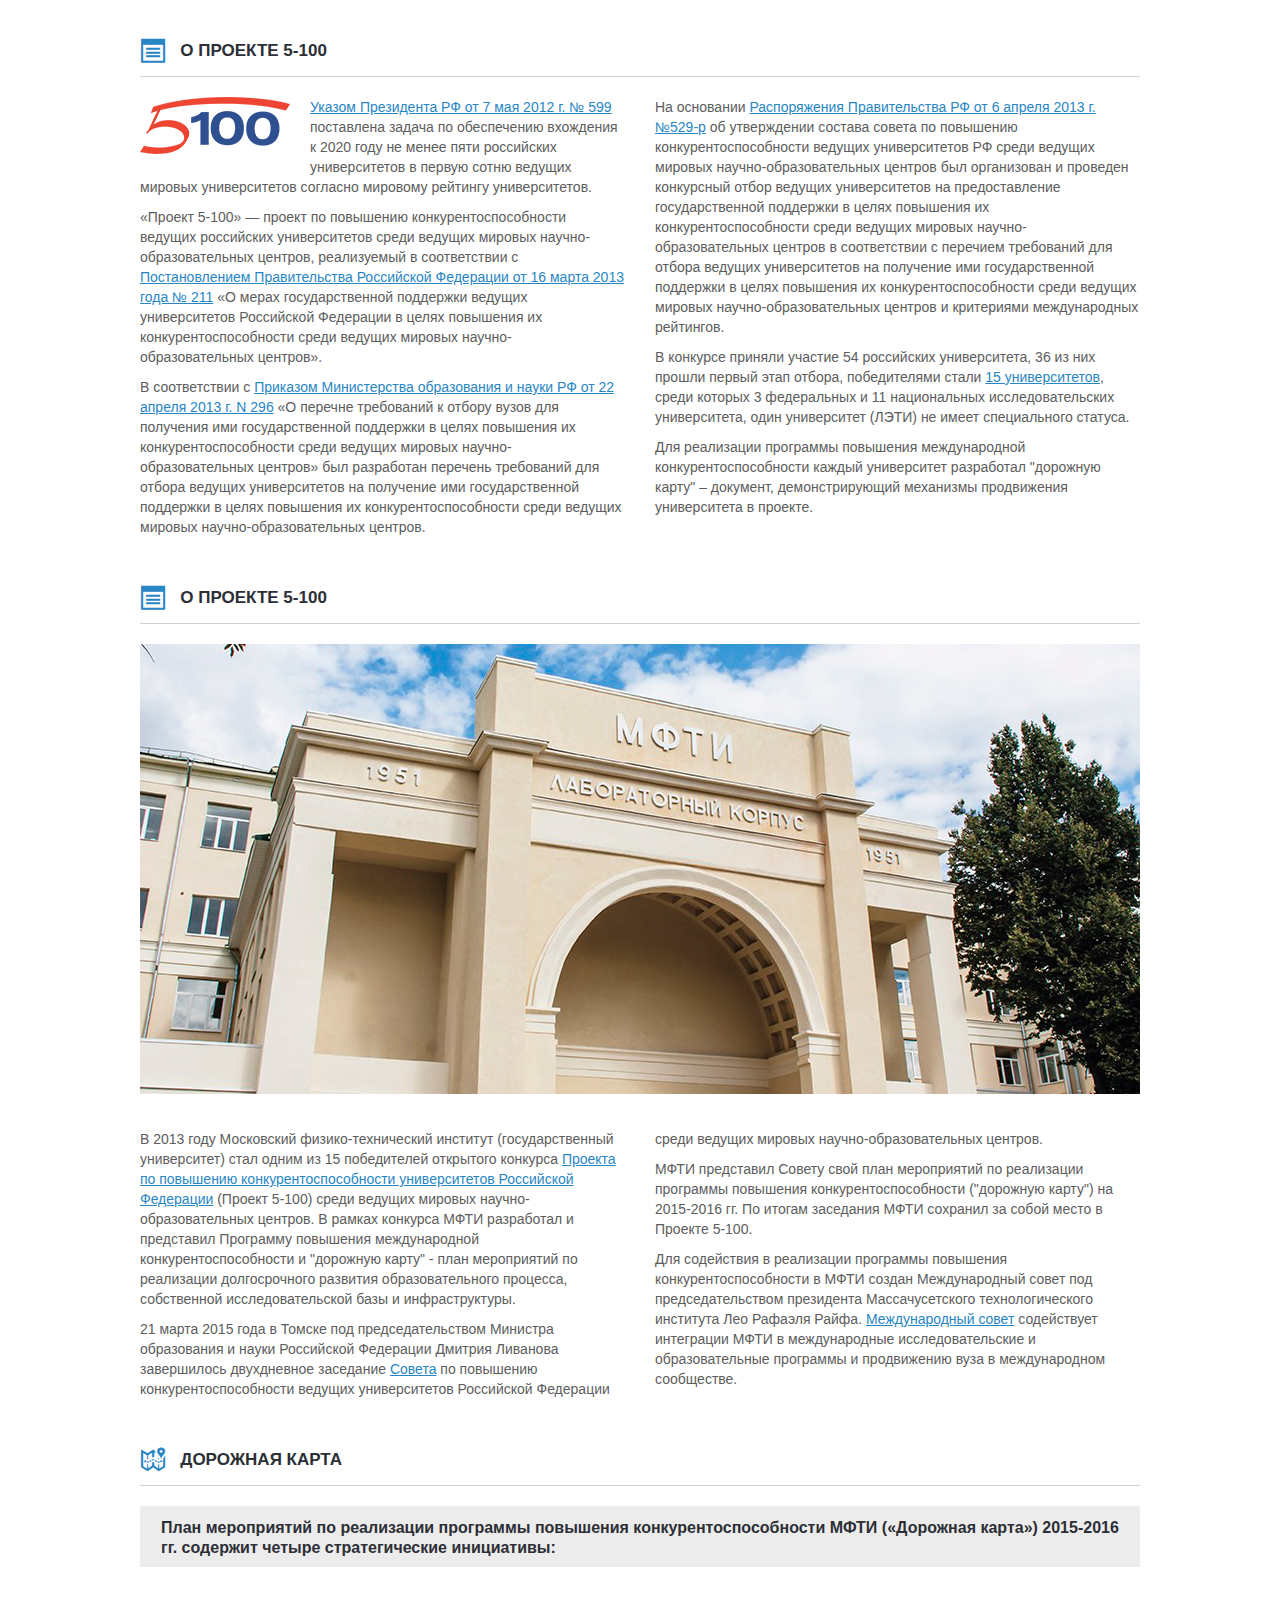
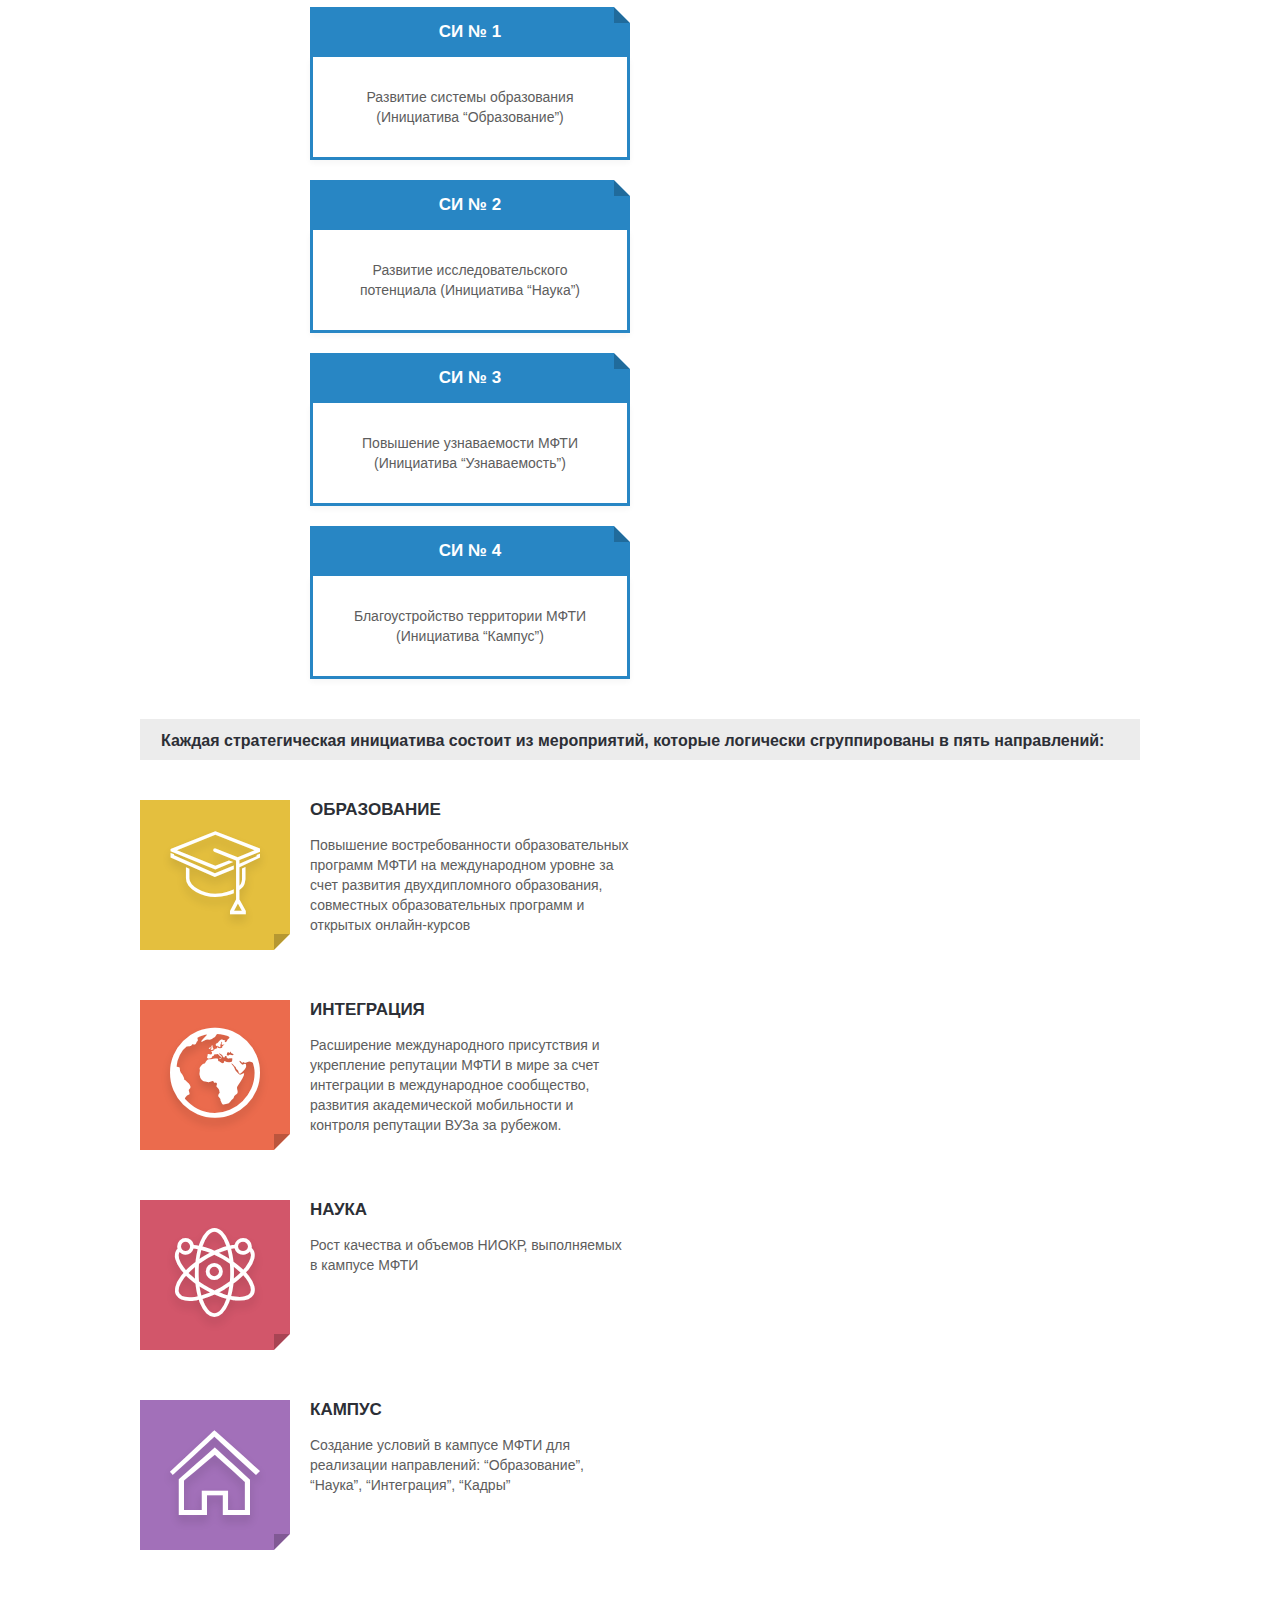
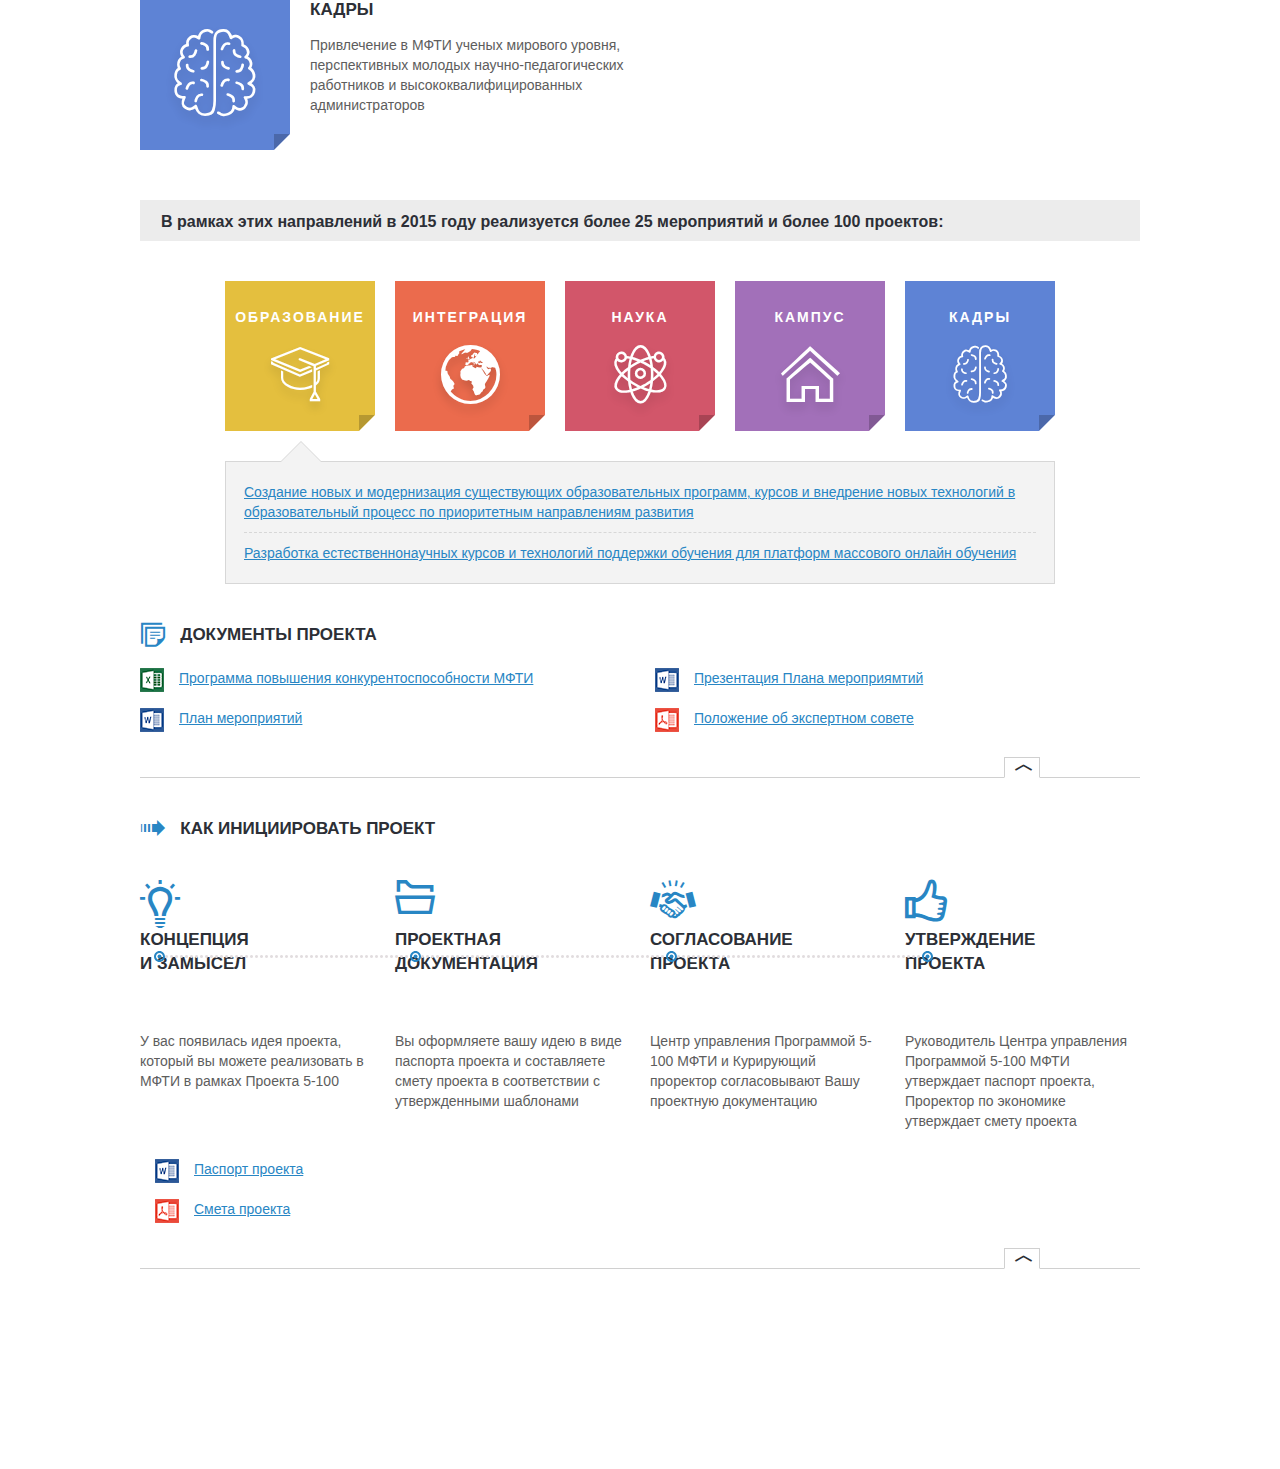
==== commit af3b3104: "about done" ====
--- a/html/about.html
+++ b/html/about.html
@@ -135,42 +135,42 @@
 			<div class="about__subtitle">В рамках этих направлений в 2015 году реализуется более 25 мероприятий и более 100 проектов:</div>
 			<div class="about__eventsprojects">
 				<div class="about__direction-btns clearfix">
-					<div class="about__direction-btn">
+					<div class="about__direction-btn about__direction-btn_1">
 						<div class="about__direction-img about__direction-img_education folded">
 							<div class="about__direction-icon-text">Образование</div>
 							<div class="about__direction-icon icon-education-hat"></div>
 						</div>
 					</div>
-					<div class="about__direction-btn">
-						<div class="about__direction-img about__direction-img_btn about__direction-img_planet folded">
+					<div class="about__direction-btn about__direction-btn_2">
+						<div class="about__direction-img about__direction-img_planet folded">
 							<div class="about__direction-icon-text">Интеграция</div>
 							<div class="about__direction-icon icon-planet"></div>
 						</div>
 					</div>
-					<div class="about__direction-btn">
-						<div class="about__direction-img about__direction-img_btn about__direction-img_science folded">
+					<div class="about__direction-btn about__direction-btn_3">
+						<div class="about__direction-img about__direction-img_science folded">
 							<div class="about__direction-icon-text">Наука</div>
 							<div class="about__direction-icon icon-science"></div>
 						</div>
 					</div>
-					<div class="about__direction-btn">
-						<div class="about__direction-img about__direction-img_btn about__direction-img_house folded">
+					<div class="about__direction-btn about__direction-btn_4">
+						<div class="about__direction-img about__direction-img_house folded">
 							<div class="about__direction-icon-text">Кампус</div>
 							<div class="about__direction-icon icon-house"></div>
 						</div>
 					</div>
-					<div class="about__direction-btn">
-						<div class="about__direction-img about__direction-img_btn about__direction-img_brain folded">
+					<div class="about__direction-btn about__direction-btn_5">
+						<div class="about__direction-img about__direction-img_brain folded">
 							<div class="about__direction-icon-text">Кадры</div>
 							<div class="about__direction-icon icon-brain"></div>
 						</div>
 					</div>
 				</div> <!-- .about__direction-btns -->
-				<div class="about__direction-eventsprojects about__direction-eventsprojects_01">
+				<div class="about__direction-eventsprojects about__direction-eventsprojects_1" style="display: block;">
 					<a class="about__eventsprojects-lnk" href="#">Создание новых и модернизация существующих образовательных программ, курсов и внедрение новых технологий в образовательный процесс по приоритетным направлениям развития</a>
 					<a class="about__eventsprojects-lnk" href="#">Разработка естественнонаучных курсов и технологий поддержки обучения для платформ массового онлайн обучения</a>
 				</div> <!-- .about__direction-eventsprojects -->
-				<div class="about__direction-eventsprojects about__direction-eventsprojects_02">
+				<div class="about__direction-eventsprojects about__direction-eventsprojects_2">
 					<a class="about__eventsprojects-lnk" href="#">Участие сотрудников МФТИ в конференциях и семинарах в лабораториях мирового уровня, ведущих зарубежных вузах, научных центрах</a>
 					<a class="about__eventsprojects-lnk" href="#">Организация и проведение в МФТИ международных школ, конференций, семинаров, мастер-классов</a>
 					<a class="about__eventsprojects-lnk" href="#">Увеличение доли иностранных студентов в МФТИ, обучающихся в МФТИ</a>
@@ -178,41 +178,94 @@
 					<a class="about__eventsprojects-lnk" href="#">Организация участия МФТИ в значимых научных и образовательных международных выставках, салонах, конференциях</a>
 					<a class="about__eventsprojects-lnk" href="#">Разработка и внедрение образовательных программ (в т.ч.  на английском языке) в партнерстве с ведущими университетами, научными и высокотехнологическими организациями</a>
 				</div> <!-- .about__direction-eventsprojects -->
-				<div class="about__direction-eventsprojects about__direction-eventsprojects_03">
+				<div class="about__direction-eventsprojects about__direction-eventsprojects_3">
 					<a class="about__eventsprojects-lnk" href="#">Создание новых и поддержка существующих лабораторий, работающих совместно с российскими и международными высокотехнологичными организациями.</a>
 					<a class="about__eventsprojects-lnk" href="#">Создание новых и поддержка существующих лабораторий, работающих совместно с перспективными научными организациями.</a>
 					<a class="about__eventsprojects-lnk" href="#">Поддержка исследовательских групп молодых научно-педагогических работников</a>
 					<a class="about__eventsprojects-lnk" href="#">Повышение публикационной активности студентов, аспирантов, стажеров, научно-педагогических работников</a>
 					<a class="about__eventsprojects-lnk" href="#">Создание позиций PostDoc</a>
 				</div> <!-- .about__direction-eventsprojects -->
-				<div class="about__direction-eventsprojects about__direction-eventsprojects_04">
+				<div class="about__direction-eventsprojects about__direction-eventsprojects_4">
 					<a class="about__eventsprojects-lnk" href="#">Строительство и оснащение учебно-лабораторных корпусов</a>
 					<a class="about__eventsprojects-lnk" href="#">Ремонт и оснащение действующих лабораторий, а также структурных подразделений, обеспечивающих реализацию программы</a>
 					<a class="about__eventsprojects-lnk" href="#">Строительство общежитий для молодых сотрудников и приглашенных ученых</a>
 					<a class="about__eventsprojects-lnk" href="#">Ремонт и оснащение комнат общежитий</a>
 				</div> <!-- .about__direction-eventsprojects -->
-				<div class="about__direction-eventsprojects about__direction-eventsprojects_05">
+				<div class="about__direction-eventsprojects about__direction-eventsprojects_5">
 					<a class="about__eventsprojects-lnk" href="#">Поддержка молодых НПР и их кураторов, студентов и аспирантов, ведущих преподавательскую деятельность</a>
 					<a class="about__eventsprojects-lnk" href="#">Развитие кадрового управленческого потенциала МФТИ</a>
 					<a class="about__eventsprojects-lnk" href="#">Совершенствование деятельности аспирантуры и докторантуры</a>
 					<a class="about__eventsprojects-lnk" href="#">Работа по привлечению и развитию одаренных школьников, увеличение доли выпускников других вузов, среди магистрантов МФТИ</a>
 				</div> <!-- .about__direction-eventsprojects -->
 			</div> <!-- .about__eventsprojects -->
-			<div class="header-dropdown">
+			<div class="header-dropdown expand">
 				<div class="project-header2 project-header2_dropdown">
 					<div class="project-header2__icon icon-docs"></div>
 					<div class="project-header2__text">Документы проекта</div>
 				</div>
-				<div class="header-dropdown__inner">content</div> <!-- .header-dropdown__inner -->
-				<div class="header-dropdown__arrow icon-arrow-down"></div>
+				<div class="header-dropdown__inner header-dropdown__inner_docs clearfix">
+					<div class="about-text2col__column">
+						<a class="link2file link2file_exel" href="#">Программа повышения конкурентоспособности МФТИ</a>
+						<a class="link2file link2file_word" href="#">План мероприятий</a>
+					</div>
+					<div class="about-text2col__column">
+						<a class="link2file link2file_word" href="#">Презентация Плана мероприямтий</a>
+						<a class="link2file link2file_pdf" href="#">Положение об экспертном совете</a>
+					</div>
+				</div> <!-- .header-dropdown__inner -->
+				<div class="header-dropdown__arrow icon-arrow-up"></div>
 			</div> <!-- .header-dropdown -->
-			<div class="header-dropdown">
+			<div class="header-dropdown expand">
 				<div class="project-header2 project-header2_dropdown">
 					<div class="project-header2__icon icon-arrow-right"></div>
 					<div class="project-header2__text">Как инициировать проект </div>
 				</div>
-				<div class="header-dropdown__inner">content</div> <!-- .header-dropdown__inner -->
-				<div class="header-dropdown__arrow icon-arrow-down"></div>
+				<div class="header-dropdown__inner clearfix">
+					<div class="about__initiate clearfix">
+						<div class="about__initiate-step">
+							<div class="about__initiate-step-title">
+								<div class="about__initiate-step-title-icon icon-lamp"></div>
+								<div class="about__initiate-step-title-text">Концепция<br>и замысел</div>
+							</div>
+							<div class="about__initiate-step-descr">У вас появилась идея проекта, который вы можете реализовать в МФТИ в рамках Проекта 5-100</div>
+						</div>
+						<div class="about__initiate-step">
+							<div class="about__initiate-step-title">
+								<div class="about__initiate-step-title-icon icon-folder"></div>
+								<div class="about__initiate-step-title-text">Проектная документация</div>
+							</div>
+							<div class="about__initiate-step-descr">Вы оформляете вашу идею в виде паспорта проекта и составляете смету проекта в соответствии с утвержденными шаблонами</div>
+						</div>
+						<div class="about__initiate-step">
+							<div class="about__initiate-step-title">
+								<div class="about__initiate-step-title-icon icon-handshake2"></div>
+								<div class="about__initiate-step-title-text">Согласование проекта</div>
+							</div>
+							<div class="about__initiate-step-descr">Центр управления Программой 5-100 МФТИ и Курирующий проректор согласовывают Вашу проектную документацию</div>
+						</div>
+						<div class="about__initiate-step">
+							<div class="about__initiate-step-title">
+								<div class="about__initiate-step-title-icon icon-like"></div>
+								<div class="about__initiate-step-title-text">Утверждение проекта</div>
+							</div>
+							<div class="about__initiate-step-descr">Руководитель Центра управления Программой 5-100 МФТИ утверждает паспорт проекта, Проректор по экономике утверждает смету проекта</div>
+						</div>
+						<div class="about__initiate-stepline clearfix">
+							<div class="about__initiate-stepline-point"></div>
+							<div class="about__initiate-stepline-points"></div>
+							<div class="about__initiate-stepline-point"></div>
+							<div class="about__initiate-stepline-points"></div>
+							<div class="about__initiate-stepline-point"></div>
+							<div class="about__initiate-stepline-points"></div>
+							<div class="about__initiate-stepline-point"></div>
+						</div>
+					</div> <!-- .about__initiate -->
+					<div class="about-text2col__column">
+						<a class="link2file link2file_word" href="#">Паспорт проекта</a>
+						<a class="link2file link2file_pdf" href="#">Смета проекта</a>
+					</div>
+				</div> <!-- .header-dropdown__inner -->
+				<div class="header-dropdown__arrow icon-arrow-up"></div>
 			</div> <!-- .header-dropdown -->
 		</div> <!-- #about -->
 
@@ -242,7 +295,22 @@
 			});
 
 			$('.about__direction-btn').on('click', function() {
-				//...
+				$('.about__direction-eventsprojects').hide();
+				if ( $(this).hasClass('about__direction-btn_1') ) {
+					$('.about__direction-eventsprojects_1').show();
+				}
+				if ( $(this).hasClass('about__direction-btn_2') ) {
+					$('.about__direction-eventsprojects_2').show();
+				}
+				if ( $(this).hasClass('about__direction-btn_3') ) {
+					$('.about__direction-eventsprojects_3').show();
+				}
+				if ( $(this).hasClass('about__direction-btn_4') ) {
+					$('.about__direction-eventsprojects_4').show();
+				}
+				if ( $(this).hasClass('about__direction-btn_5') ) {
+					$('.about__direction-eventsprojects_5').show();
+				}
 			});
 
 		});
--- a/html/css/style.css
+++ b/html/css/style.css
@@ -1146,6 +1146,7 @@
 	border: 1px solid #d7d7d7;
 	padding: 10px 18px;
 	position: relative;
+	display: none;
 }
 .about__direction-eventsprojects:after,
 .about__direction-eventsprojects:before {
@@ -1169,28 +1170,26 @@
 	border-width: 21px;
 	margin-left: -21px;
 }
-.about__direction-eventsprojects_01:after,
-.about__direction-eventsprojects_01:before {
+.about__direction-eventsprojects_1:after,
+.about__direction-eventsprojects_1:before {
 	left: 75px;
 }
-.about__direction-eventsprojects_02:after,
-.about__direction-eventsprojects_02:before {
+.about__direction-eventsprojects_2:after,
+.about__direction-eventsprojects_2:before {
 	left: 245px;
 }
-.about__direction-eventsprojects_03:after,
-.about__direction-eventsprojects_03:before {
+.about__direction-eventsprojects_3:after,
+.about__direction-eventsprojects_3:before {
 	left: 415px;
 }
-.about__direction-eventsprojects_04:after,
-.about__direction-eventsprojects_04:before {
+.about__direction-eventsprojects_4:after,
+.about__direction-eventsprojects_4:before {
 	left: 585px;
 }
-.about__direction-eventsprojects_05:after,
-.about__direction-eventsprojects_05:before {
+.about__direction-eventsprojects_5:after,
+.about__direction-eventsprojects_5:before {
 	left: 755px;
 }
-
-
 .about__eventsprojects-lnk {
 	display: block;
 	text-decoration: underline;
@@ -1207,7 +1206,6 @@
 	text-decoration: none;
 	color: #2c2f36;
 }
-
 .project-header2_dropdown {
 	border-bottom: none;
 	margin-bottom: 0;
@@ -1253,5 +1251,104 @@
 	height: 16px;
 	padding-top: 3px;
 }
-
-
+.link2file {
+	display: block;
+	height: 24px;
+	background-repeat: no-repeat;
+	background-position: 0 50%;
+	color: #2886c4;
+	font-size: 14px;
+	text-decoration: underline;
+	padding-left: 39px;
+	margin-bottom: 16px;
+}
+.link2file:last-child {
+	margin-bottom: 0;
+}
+.link2file:hover {
+	text-decoration: none;
+}
+.link2file_word {
+	background-image: url(../img/doc-word.png);
+}
+.link2file_exel {
+	background-image: url(../img/doc-exel.png);
+}
+.link2file_pdf {
+	background-image: url(../img/doc-pdf.png);
+}
+.header-dropdown__inner_docs {
+	padding-top: 8px;
+}
+.about__initiate {
+	padding: 25px 0 28px;
+	position: relative;
+}
+.about__initiate-step {
+	float: left;
+	width: 235px;
+	padding-left: 20px;
+}
+.about__initiate-step:first-child {
+	padding-left: 0;
+}
+.about__initiate-step-title {
+	font-size: 1px;
+	margin-bottom: 55px;
+}
+.about__initiate-step-title-icon {
+	width: 48px;
+	height: 48px;
+	display: inline-block;
+	color: #2886c4;
+	vertical-align: middle;
+	margin-right: 7px;
+}
+.about__initiate-step-title-icon.icon-lamp {
+	font-size: 48px;
+}
+.about__initiate-step-title-icon.icon-folder {
+	font-size: 34px;
+}
+.about__initiate-step-title-icon.icon-handshake2 {
+	font-size: 38px;
+}
+.about__initiate-step-title-icon.icon-like {
+	font-size: 42px;
+}
+.about__initiate-step-title-text {
+	width: 180px;
+	display: inline-block;
+	vertical-align: middle;
+	text-transform: uppercase;
+	color: #2c2f36;
+	font-size: 17px;
+	font-weight: bold;
+	line-height: 24px;
+}
+.about__initiate-step-descr {
+	color: #5d5d5d;
+	font-size: 14px;
+	line-height: 20px;
+}
+.about__initiate-stepline {
+	padding-left: 14px;
+	position: absolute;
+	top: 97px;
+}
+.about__initiate-stepline-point {
+	float: left;
+	width: 11px;
+	height: 11px;
+	background-image: url(../img/pontincircle.svg);
+	background-repeat: no-repeat;
+}
+.about__initiate-stepline-points {
+	float: left;
+	width: 245px;
+	height: 3px;
+	padding: 4px 0;
+	background-image: url(../img/points-initiate.png);
+	background-repeat: repeat-x;
+	background-position: 0 50%;
+}
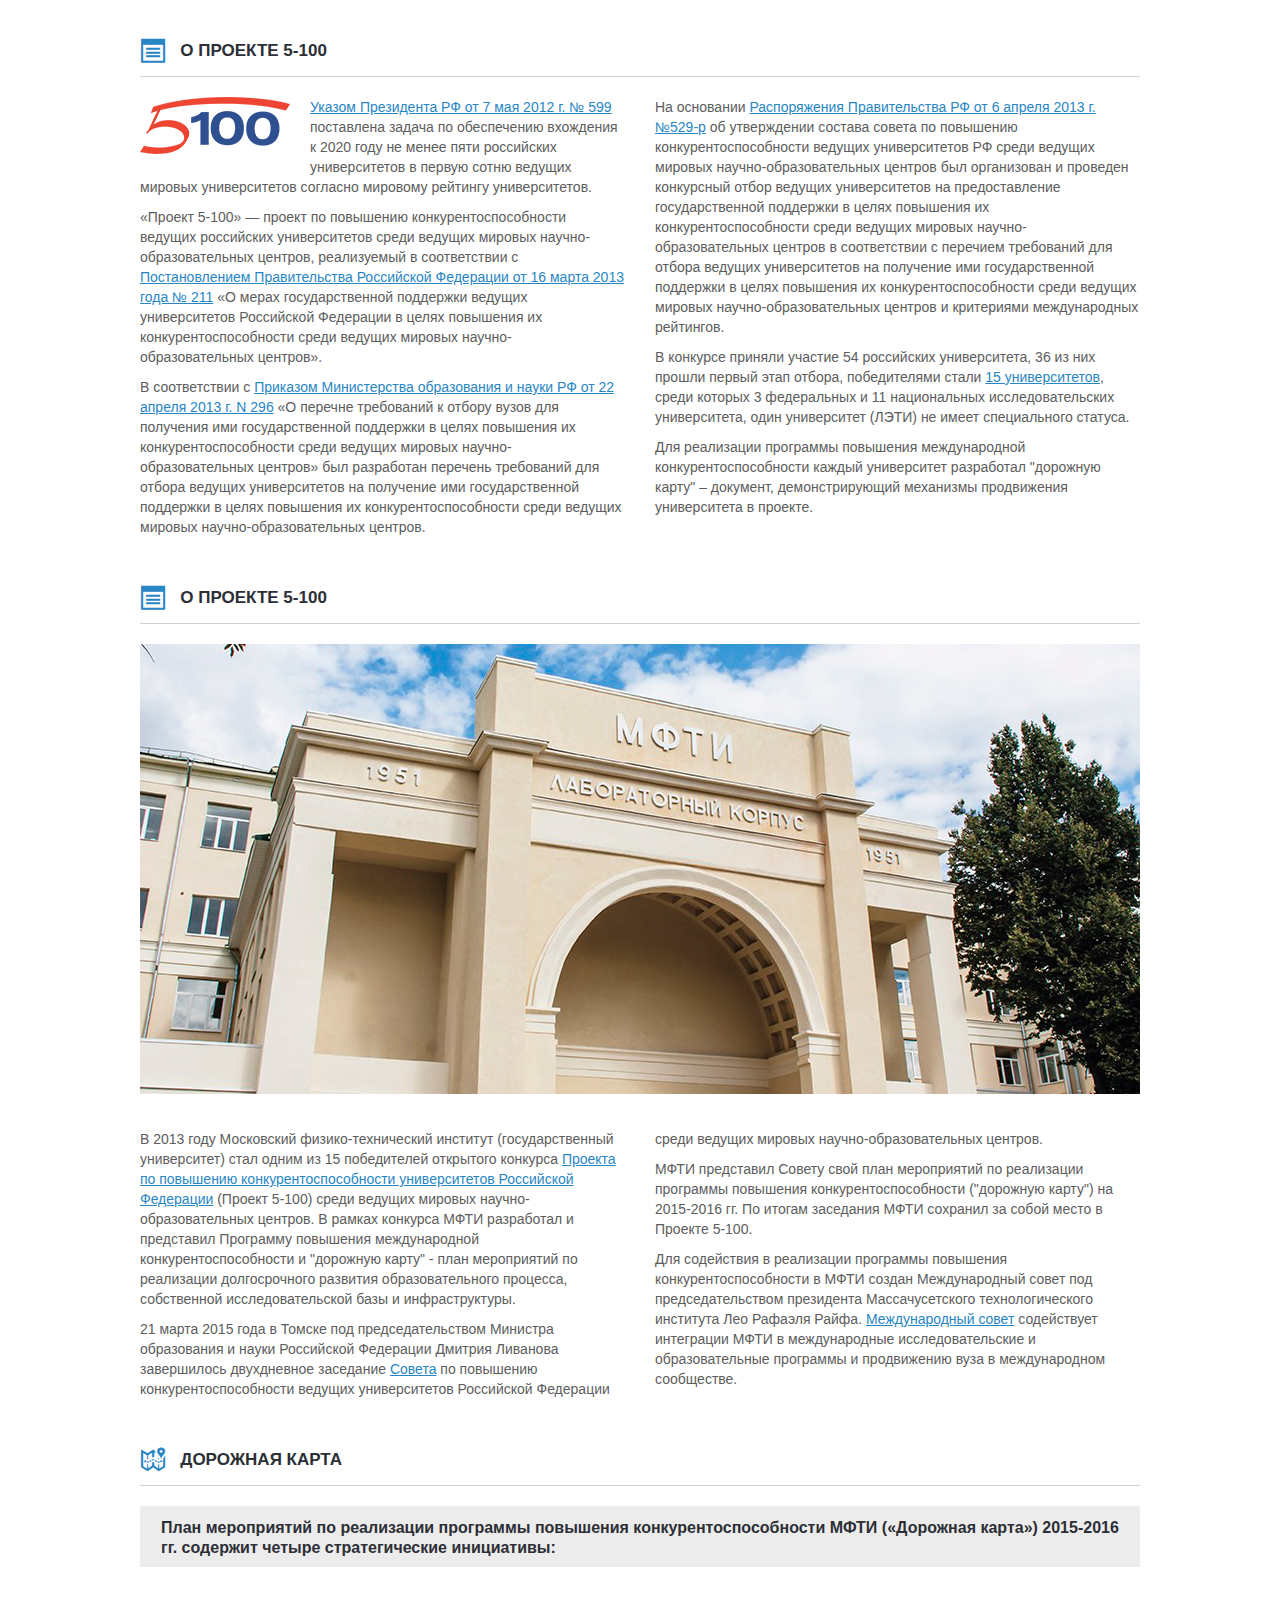
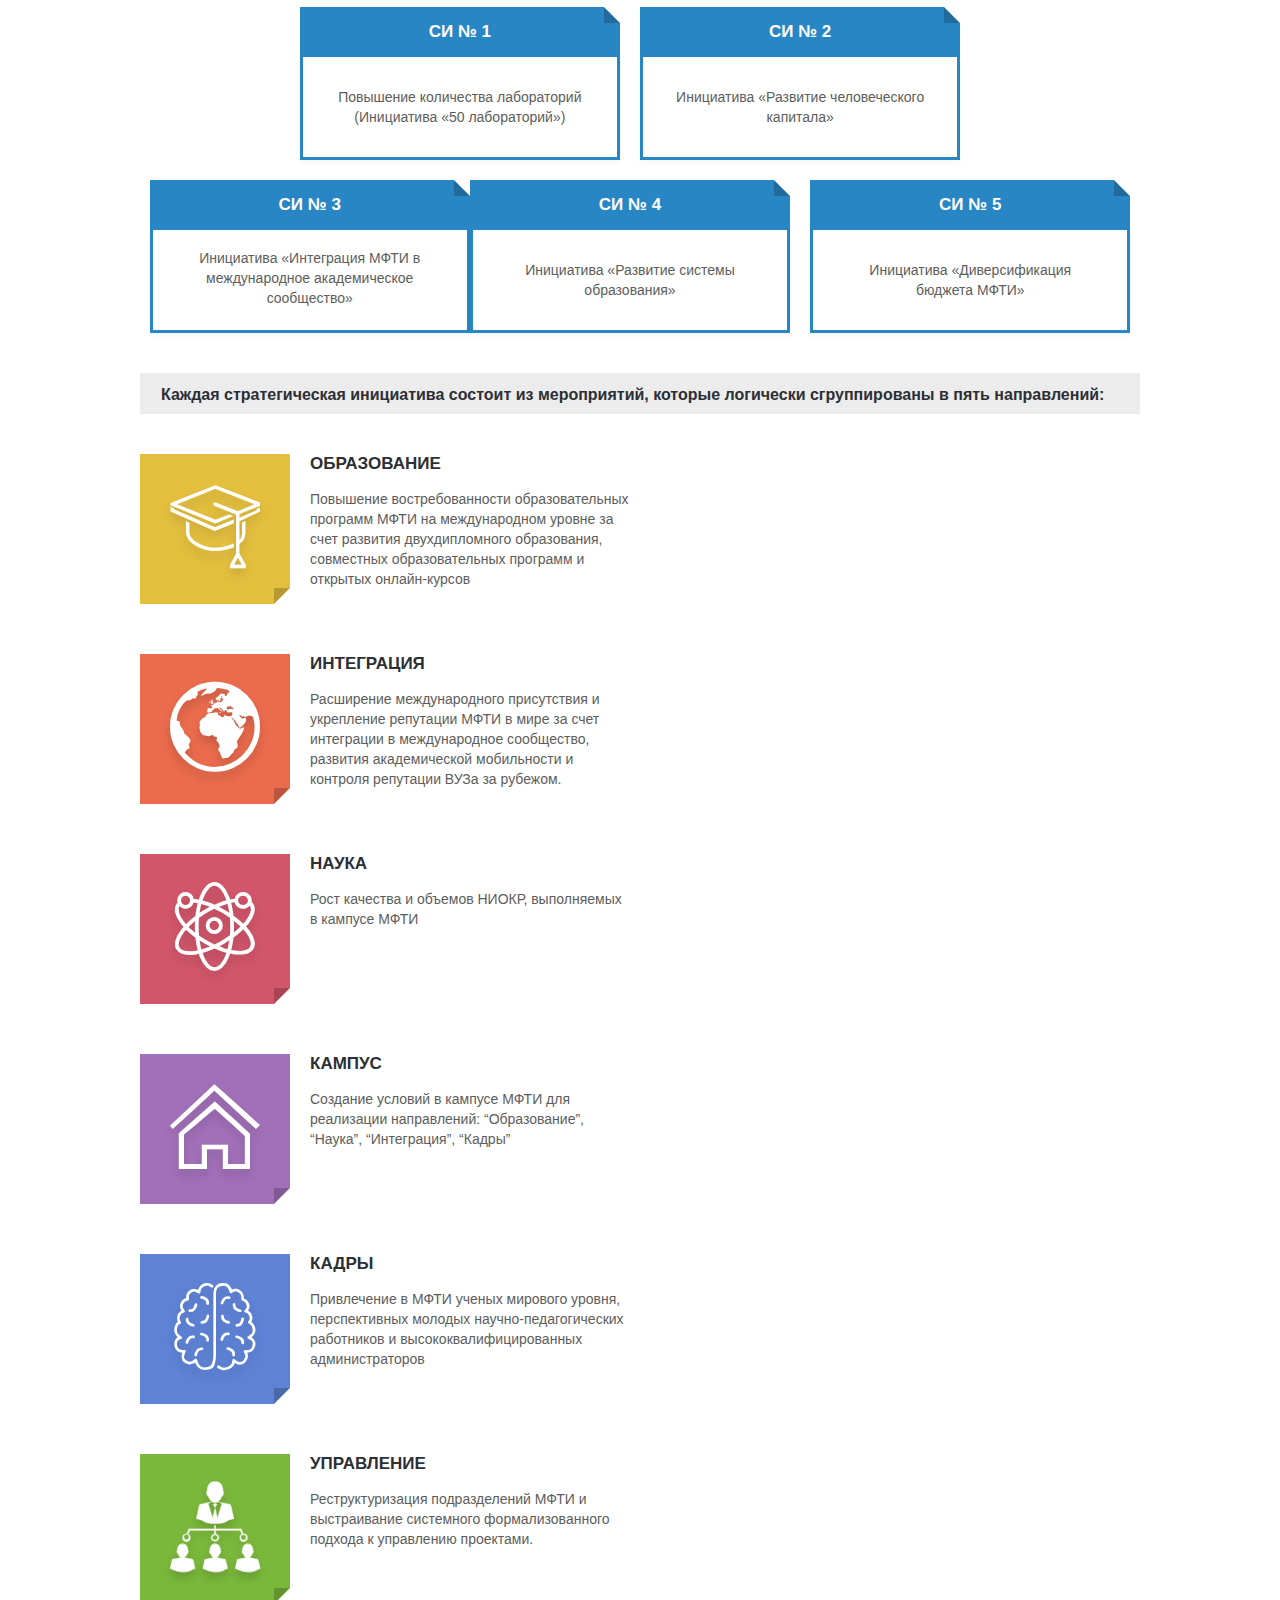
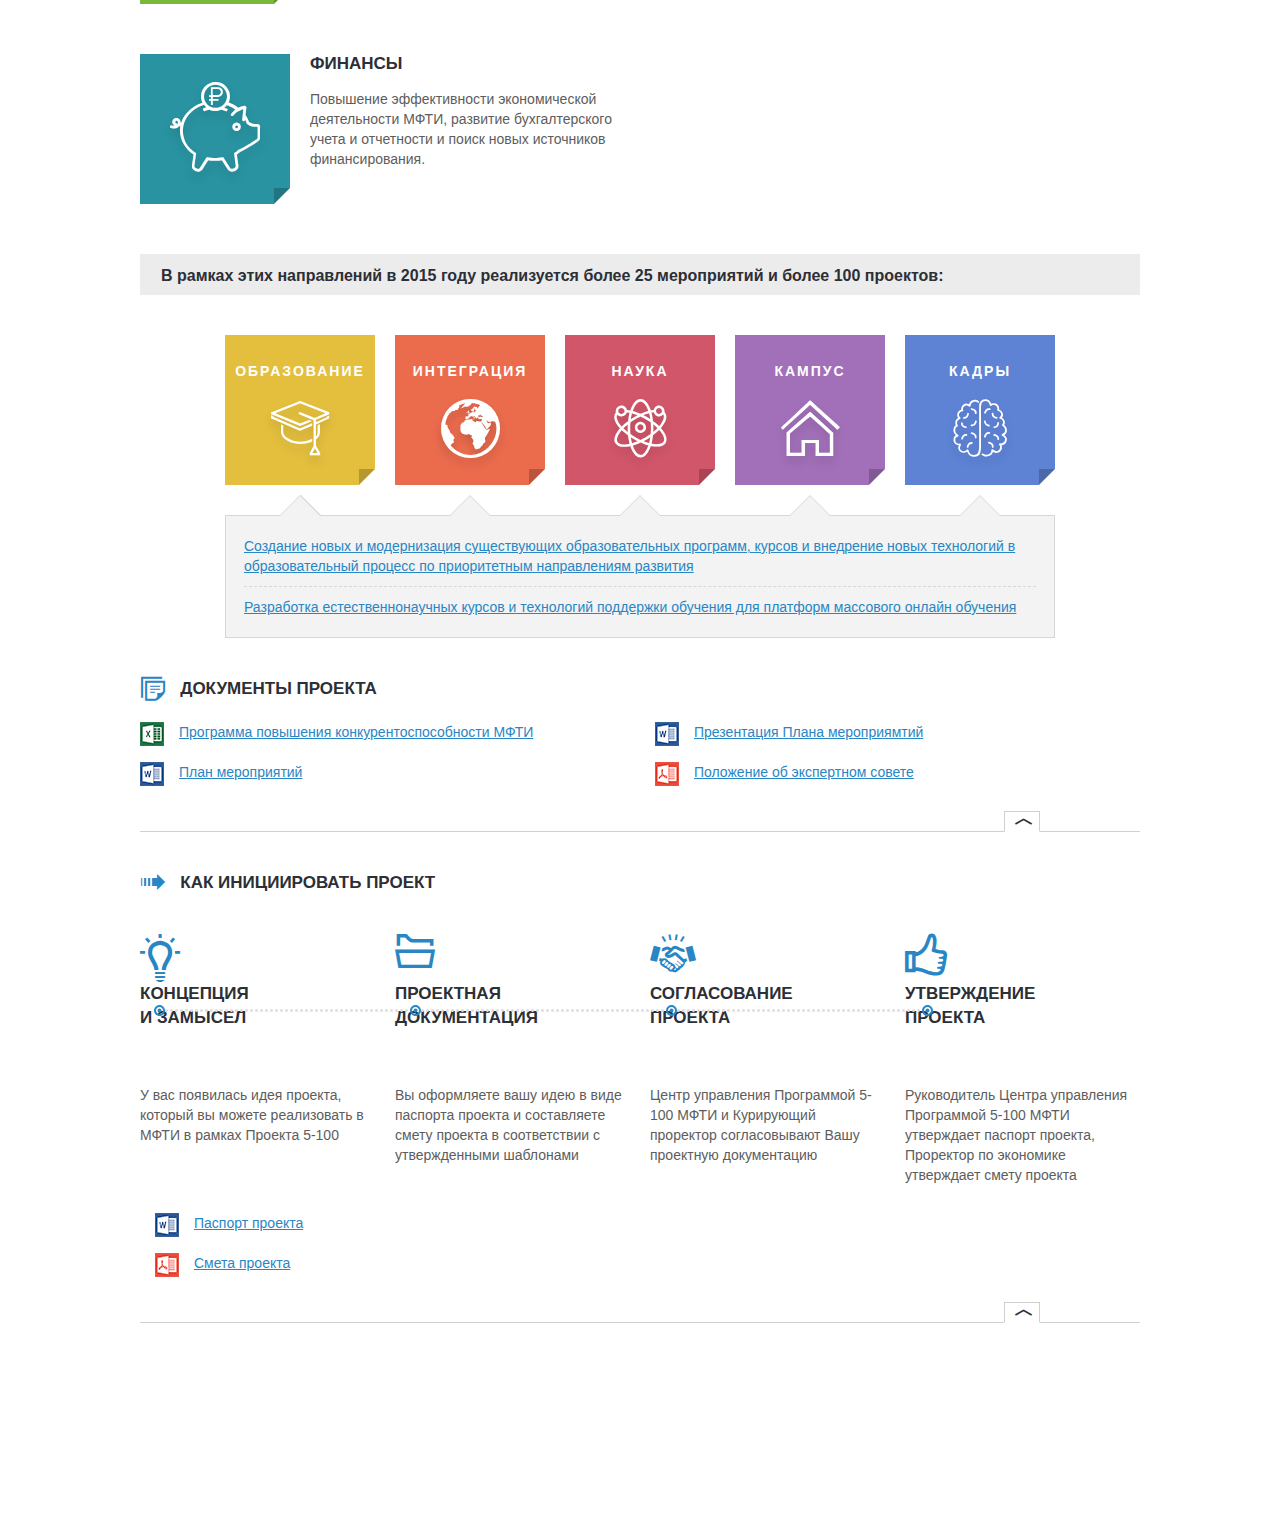
==== commit 559e38a0: "edit about page" ====
--- a/html/about.html
+++ b/html/about.html
@@ -10,6 +10,7 @@
 	<title>mipt5top100</title>
 	<meta http-equiv="X-UA-Compatible" content="IE=edge" />
 	<link rel="stylesheet" href="css/bootstrap.min.css" />
+	<link rel="stylesheet" href="css/owl.carousel.css" />
 	<link rel="stylesheet" href="css/icomoon.css" />
 	<link rel="stylesheet" href="css/style.css" />
 </head>
@@ -57,21 +58,27 @@
 			</div>
 			<div class="about__subtitle">План мероприятий по реализации программы повышения конкурентоспособности МФТИ («Дорожная карта») 2015-2016 гг. содержит четыре стратегические инициативы:</div>
 			<div class="about__roadmap-box">
-				<div class="about__roadmap-item">
+				<div class="about__roadmap-item" style="margin-right: 20px;">
 					<div class="about__roadmap-item-title folded folded_top-right">СИ № 1</div>
-					<div class="about__roadmap-item-text">Развитие системы образования (Инициатива “Образование”)</div>
-				</div>
-				<div class="about__roadmap-item">
+					<div class="about__roadmap-item-text">Повышение количества лабораторий (Инициатива «50 лабораторий»)</div>
+				</div>
+				<div class="about__roadmap-item" style="margin-right: 20px;">
 					<div class="about__roadmap-item-title folded folded_top-right">СИ № 2</div>
-					<div class="about__roadmap-item-text">Развитие исследовательского потенциала (Инициатива “Наука”)</div>
+					<div class="about__roadmap-item-text">Инициатива «Развитие человеческого капитала»</div>
 				</div>
 				<div class="about__roadmap-item">
 					<div class="about__roadmap-item-title folded folded_top-right">СИ № 3</div>
-					<div class="about__roadmap-item-text">Повышение узнаваемости МФТИ (Инициатива “Узнаваемость”)</div>
+					<div class="about__roadmap-item-text" style="padding: 10px 30px 30px;">
+						<span style="position:relative; top:8px;">Инициатива «Интеграция МФТИ в международное академическое сообщество»</span>
+					</div>
+				</div>
+				<div class="about__roadmap-item" style="margin-right: 20px;">
+					<div class="about__roadmap-item-title folded folded_top-right">СИ № 4</div>
+					<div class="about__roadmap-item-text">Инициатива «Развитие системы образования»</div>
 				</div>
 				<div class="about__roadmap-item">
-					<div class="about__roadmap-item-title folded folded_top-right">СИ № 4</div>
-					<div class="about__roadmap-item-text">Благоустройство территории МФТИ (Инициатива “Кампус”)</div>
+					<div class="about__roadmap-item-title folded folded_top-right">СИ № 5</div>
+					<div class="about__roadmap-item-text">Инициатива «Диверсификация бюджета МФТИ»</div>
 				</div>
 			</div> <!-- .about__roadmap-box -->
 			<div class="about__subtitle">Каждая стратегическая инициатива состоит из мероприятий, которые логически сгруппированы в пять направлений:</div>
@@ -131,10 +138,32 @@
 						</div>
 					</div>
 				</div>
+				<div class="about__direction-out">
+					<div class="about__direction">
+						<div class="about__direction-img about__direction-img_manage folded">
+							<div class="about__direction-icon icon-manage"></div>
+						</div>
+						<div class="about__direction-descr">
+							<div class="about__direction-title">Управление</div>
+							<div class="about__direction-text">Реструктуризация подразделений МФТИ и выстраивание системного формализованного подхода к управлению проектами.</div>
+						</div>
+					</div>
+				</div>
+				<div class="about__direction-out">
+					<div class="about__direction">
+						<div class="about__direction-img about__direction-img_finance folded">
+							<div class="about__direction-icon icon-finance"></div>
+						</div>
+						<div class="about__direction-descr">
+							<div class="about__direction-title">Финансы</div>
+							<div class="about__direction-text">Повышение эффективности экономической деятельности МФТИ, развитие бухгалтерского учета и отчетности и поиск новых источников финансирования.</div>
+						</div>
+					</div>
+				</div>
 			</div> <!-- .about__directions -->
 			<div class="about__subtitle">В рамках этих направлений в 2015 году реализуется более 25 мероприятий и более 100 проектов:</div>
 			<div class="about__eventsprojects">
-				<div class="about__direction-btns clearfix">
+				<div class="about__direction-btns clearfix owl-carousel">
 					<div class="about__direction-btn about__direction-btn_1">
 						<div class="about__direction-img about__direction-img_education folded">
 							<div class="about__direction-icon-text">Образование</div>
@@ -165,37 +194,59 @@
 							<div class="about__direction-icon icon-brain"></div>
 						</div>
 					</div>
+					<div class="about__direction-btn about__direction-btn_6">
+						<div class="about__direction-img about__direction-img_manage folded">
+							<div class="about__direction-icon-text">Управление</div>
+							<div class="about__direction-icon icon-manage"></div>
+						</div>
+					</div>
+					<div class="about__direction-btn about__direction-btn_7">
+						<div class="about__direction-img about__direction-img_finance folded">
+							<div class="about__direction-icon-text">Финансы</div>
+							<div class="about__direction-icon icon-finance"></div>
+						</div>
+					</div>
 				</div> <!-- .about__direction-btns -->
 				<div class="about__direction-eventsprojects about__direction-eventsprojects_1" style="display: block;">
-					<a class="about__eventsprojects-lnk" href="#">Создание новых и модернизация существующих образовательных программ, курсов и внедрение новых технологий в образовательный процесс по приоритетным направлениям развития</a>
-					<a class="about__eventsprojects-lnk" href="#">Разработка естественнонаучных курсов и технологий поддержки обучения для платформ массового онлайн обучения</a>
+					<a class="about__eventsprojects-lnk" href="http://5top100.mipt.ru/projects?filter%5Bview_type%5D=list&q=1.1.1.&page=1&sort_by=name&sort_order=asc&filter%5Bkind%5D=current&filter%5Bproject_category_id%5D%5B18%5D=0&filter%5Bproject_category_id%5D%5B20%5D=0&filter%5Bproject_category_id%5D%5B21%5D=0&filter%5Bproject_category_id%5D%5B22%5D=0&filter%5Bproject_category_id%5D%5B17%5D=0&filter%5Bproject_category_id%5D%5B23%5D=0&filter%5Bproject_category_id%5D%5B19%5D=0&filter%5Bactuality_year_id%5D%5B1%5D=0&filter%5Bactuality_year_id%5D%5B2%5D=0&filter%5Bactuality_year_id%5D%5B3%5D=0">Создание новых и модернизация существующих образовательных программ, курсов и внедрение новых технологий в образовательный процесс по приоритетным направлениям развития</a>
+					<a class="about__eventsprojects-lnk" href="http://5top100.mipt.ru/projects?filter%5Bview_type%5D=list&q=1.1.2.&page=1&sort_by=name&sort_order=asc&filter%5Bkind%5D=current&filter%5Bproject_category_id%5D%5B18%5D=0&filter%5Bproject_category_id%5D%5B20%5D=0&filter%5Bproject_category_id%5D%5B21%5D=0&filter%5Bproject_category_id%5D%5B22%5D=0&filter%5Bproject_category_id%5D%5B17%5D=0&filter%5Bproject_category_id%5D%5B23%5D=0&filter%5Bproject_category_id%5D%5B19%5D=0&filter%5Bactuality_year_id%5D%5B1%5D=0&filter%5Bactuality_year_id%5D%5B2%5D=0&filter%5Bactuality_year_id%5D%5B3%5D=0">Разработка естественнонаучных курсов и технологий поддержки обучения для платформ массового онлайн обучения</a>
 				</div> <!-- .about__direction-eventsprojects -->
 				<div class="about__direction-eventsprojects about__direction-eventsprojects_2">
-					<a class="about__eventsprojects-lnk" href="#">Участие сотрудников МФТИ в конференциях и семинарах в лабораториях мирового уровня, ведущих зарубежных вузах, научных центрах</a>
-					<a class="about__eventsprojects-lnk" href="#">Организация и проведение в МФТИ международных школ, конференций, семинаров, мастер-классов</a>
-					<a class="about__eventsprojects-lnk" href="#">Увеличение доли иностранных студентов в МФТИ, обучающихся в МФТИ</a>
-					<a class="about__eventsprojects-lnk" href="#">Привлечение иностранных студентов в МФТИ на короткие стажировки и обучение</a>
-					<a class="about__eventsprojects-lnk" href="#">Организация участия МФТИ в значимых научных и образовательных международных выставках, салонах, конференциях</a>
-					<a class="about__eventsprojects-lnk" href="#">Разработка и внедрение образовательных программ (в т.ч.  на английском языке) в партнерстве с ведущими университетами, научными и высокотехнологическими организациями</a>
+					<a class="about__eventsprojects-lnk" href="http://5top100.mipt.ru/projects?filter%5Bview_type%5D=list&q=3.1.1.&page=1&sort_by=name&sort_order=asc&filter%5Bkind%5D=current&filter%5Bproject_category_id%5D%5B18%5D=0&filter%5Bproject_category_id%5D%5B20%5D=0&filter%5Bproject_category_id%5D%5B21%5D=0&filter%5Bproject_category_id%5D%5B22%5D=0&filter%5Bproject_category_id%5D%5B17%5D=0&filter%5Bproject_category_id%5D%5B23%5D=0&filter%5Bproject_category_id%5D%5B19%5D=0&filter%5Bactuality_year_id%5D%5B1%5D=0&filter%5Bactuality_year_id%5D%5B2%5D=0&filter%5Bactuality_year_id%5D%5B3%5D=0">Участие сотрудников МФТИ в конференциях и семинарах в лабораториях мирового уровня, ведущих зарубежных вузах, научных центрах</a>
+					<a class="about__eventsprojects-lnk" href="http://5top100.mipt.ru/projects?filter%5Bview_type%5D=list&q=3.1.2.&page=1&sort_by=name&sort_order=asc&filter%5Bkind%5D=current&filter%5Bproject_category_id%5D%5B18%5D=0&filter%5Bproject_category_id%5D%5B20%5D=0&filter%5Bproject_category_id%5D%5B21%5D=0&filter%5Bproject_category_id%5D%5B22%5D=0&filter%5Bproject_category_id%5D%5B17%5D=0&filter%5Bproject_category_id%5D%5B23%5D=0&filter%5Bproject_category_id%5D%5B19%5D=0&filter%5Bactuality_year_id%5D%5B1%5D=0&filter%5Bactuality_year_id%5D%5B2%5D=0&filter%5Bactuality_year_id%5D%5B3%5D=0">Организация и проведение в МФТИ международных школ, конференций, семинаров, мастер-классов</a>
+					<a class="about__eventsprojects-lnk" href="http://5top100.mipt.ru/projects?filter%5Bview_type%5D=list&q=3.2.1.&page=1&sort_by=name&sort_order=asc&filter%5Bkind%5D=current&filter%5Bproject_category_id%5D%5B18%5D=0&filter%5Bproject_category_id%5D%5B20%5D=0&filter%5Bproject_category_id%5D%5B21%5D=0&filter%5Bproject_category_id%5D%5B22%5D=0&filter%5Bproject_category_id%5D%5B17%5D=0&filter%5Bproject_category_id%5D%5B23%5D=0&filter%5Bproject_category_id%5D%5B19%5D=0&filter%5Bactuality_year_id%5D%5B1%5D=0&filter%5Bactuality_year_id%5D%5B2%5D=0&filter%5Bactuality_year_id%5D%5B3%5D=0">Увеличение доли иностранных студентов в МФТИ, обучающихся в МФТИ</a>
+					<a class="about__eventsprojects-lnk" href="http://5top100.mipt.ru/projects?filter%5Bview_type%5D=list&q=3.2.2.&page=1&sort_by=name&sort_order=asc&filter%5Bkind%5D=current&filter%5Bproject_category_id%5D%5B18%5D=0&filter%5Bproject_category_id%5D%5B20%5D=0&filter%5Bproject_category_id%5D%5B21%5D=0&filter%5Bproject_category_id%5D%5B22%5D=0&filter%5Bproject_category_id%5D%5B17%5D=0&filter%5Bproject_category_id%5D%5B23%5D=0&filter%5Bproject_category_id%5D%5B19%5D=0&filter%5Bactuality_year_id%5D%5B1%5D=0&filter%5Bactuality_year_id%5D%5B2%5D=0&filter%5Bactuality_year_id%5D%5B3%5D=0">Привлечение иностранных студентов в МФТИ на короткие стажировки и обучение</a>
+					<a class="about__eventsprojects-lnk" href="http://5top100.mipt.ru/projects?filter%5Bview_type%5D=list&q=3.2.3.&page=1&sort_by=name&sort_order=asc&filter%5Bkind%5D=current&filter%5Bproject_category_id%5D%5B18%5D=0&filter%5Bproject_category_id%5D%5B20%5D=0&filter%5Bproject_category_id%5D%5B21%5D=0&filter%5Bproject_category_id%5D%5B22%5D=0&filter%5Bproject_category_id%5D%5B17%5D=0&filter%5Bproject_category_id%5D%5B23%5D=0&filter%5Bproject_category_id%5D%5B19%5D=0&filter%5Bactuality_year_id%5D%5B1%5D=0&filter%5Bactuality_year_id%5D%5B2%5D=0&filter%5Bactuality_year_id%5D%5B3%5D=0">Организация участия МФТИ в значимых научных и образовательных международных выставках, салонах, конференциях</a>
+					<a class="about__eventsprojects-lnk" href="http://5top100.mipt.ru/projects?filter%5Bview_type%5D=list&q=1.1.3.&page=1&sort_by=name&sort_order=asc&filter%5Bkind%5D=current&filter%5Bproject_category_id%5D%5B18%5D=0&filter%5Bproject_category_id%5D%5B20%5D=0&filter%5Bproject_category_id%5D%5B21%5D=0&filter%5Bproject_category_id%5D%5B22%5D=0&filter%5Bproject_category_id%5D%5B17%5D=0&filter%5Bproject_category_id%5D%5B23%5D=0&filter%5Bproject_category_id%5D%5B19%5D=0&filter%5Bactuality_year_id%5D%5B1%5D=0&filter%5Bactuality_year_id%5D%5B2%5D=0&filter%5Bactuality_year_id%5D%5B3%5D=0">Разработка и внедрение образовательных программ (в т.ч.  на английском языке) в партнерстве с ведущими университетами, научными и высокотехнологическими организациями</a>
 				</div> <!-- .about__direction-eventsprojects -->
 				<div class="about__direction-eventsprojects about__direction-eventsprojects_3">
-					<a class="about__eventsprojects-lnk" href="#">Создание новых и поддержка существующих лабораторий, работающих совместно с российскими и международными высокотехнологичными организациями.</a>
-					<a class="about__eventsprojects-lnk" href="#">Создание новых и поддержка существующих лабораторий, работающих совместно с перспективными научными организациями.</a>
-					<a class="about__eventsprojects-lnk" href="#">Поддержка исследовательских групп молодых научно-педагогических работников</a>
-					<a class="about__eventsprojects-lnk" href="#">Повышение публикационной активности студентов, аспирантов, стажеров, научно-педагогических работников</a>
-					<a class="about__eventsprojects-lnk" href="#">Создание позиций PostDoc</a>
+					<a class="about__eventsprojects-lnk" href="http://5top100.mipt.ru/projects?filter%5Bview_type%5D=list&q=2.1.1.&page=1&sort_by=name&sort_order=asc&filter%5Bkind%5D=current&filter%5Bproject_category_id%5D%5B18%5D=0&filter%5Bproject_category_id%5D%5B20%5D=0&filter%5Bproject_category_id%5D%5B21%5D=0&filter%5Bproject_category_id%5D%5B22%5D=0&filter%5Bproject_category_id%5D%5B17%5D=0&filter%5Bproject_category_id%5D%5B23%5D=0&filter%5Bproject_category_id%5D%5B19%5D=0&filter%5Bactuality_year_id%5D%5B1%5D=0&filter%5Bactuality_year_id%5D%5B2%5D=0&filter%5Bactuality_year_id%5D%5B3%5D=0">Создание новых и поддержка существующих лабораторий, работающих совместно с российскими и международными высокотехнологичными организациями.</a>
+					<a class="about__eventsprojects-lnk" href="http://5top100.mipt.ru/projects?filter%5Bview_type%5D=list&q=2.1.2.&page=1&sort_by=name&sort_order=asc&filter%5Bkind%5D=current&filter%5Bproject_category_id%5D%5B18%5D=0&filter%5Bproject_category_id%5D%5B20%5D=0&filter%5Bproject_category_id%5D%5B21%5D=0&filter%5Bproject_category_id%5D%5B22%5D=0&filter%5Bproject_category_id%5D%5B17%5D=0&filter%5Bproject_category_id%5D%5B23%5D=0&filter%5Bproject_category_id%5D%5B19%5D=0&filter%5Bactuality_year_id%5D%5B1%5D=0&filter%5Bactuality_year_id%5D%5B2%5D=0&filter%5Bactuality_year_id%5D%5B3%5D=1">Создание новых и поддержка существующих лабораторий, работающих совместно с перспективными научными организациями.</a>
+					<a class="about__eventsprojects-lnk" href="http://5top100.mipt.ru/projects?filter%5Bview_type%5D=list&q=2.1.3.&page=1&sort_by=name&sort_order=asc&filter%5Bkind%5D=current&filter%5Bproject_category_id%5D%5B18%5D=0&filter%5Bproject_category_id%5D%5B20%5D=0&filter%5Bproject_category_id%5D%5B21%5D=0&filter%5Bproject_category_id%5D%5B22%5D=0&filter%5Bproject_category_id%5D%5B17%5D=0&filter%5Bproject_category_id%5D%5B23%5D=0&filter%5Bproject_category_id%5D%5B19%5D=0&filter%5Bactuality_year_id%5D%5B1%5D=0&filter%5Bactuality_year_id%5D%5B2%5D=0&filter%5Bactuality_year_id%5D%5B3%5D=2">Поддержка исследовательских групп молодых научно-педагогических работников</a>
+					<a class="about__eventsprojects-lnk" href="http://5top100.mipt.ru/projects?filter%5Bview_type%5D=list&q=2.1.4.&page=1&sort_by=name&sort_order=asc&filter%5Bkind%5D=current&filter%5Bproject_category_id%5D%5B18%5D=0&filter%5Bproject_category_id%5D%5B20%5D=0&filter%5Bproject_category_id%5D%5B21%5D=0&filter%5Bproject_category_id%5D%5B22%5D=0&filter%5Bproject_category_id%5D%5B17%5D=0&filter%5Bproject_category_id%5D%5B23%5D=0&filter%5Bproject_category_id%5D%5B19%5D=0&filter%5Bactuality_year_id%5D%5B1%5D=0&filter%5Bactuality_year_id%5D%5B2%5D=0&filter%5Bactuality_year_id%5D%5B3%5D=3">Повышение публикационной активности студентов, аспирантов, стажеров, научно-педагогических работников</a>
+					<a class="about__eventsprojects-lnk" href="http://5top100.mipt.ru/projects?filter%5Bview_type%5D=list&q=2.2.1.&page=1&sort_by=name&sort_order=asc&filter%5Bkind%5D=current&filter%5Bproject_category_id%5D%5B18%5D=0&filter%5Bproject_category_id%5D%5B20%5D=0&filter%5Bproject_category_id%5D%5B21%5D=0&filter%5Bproject_category_id%5D%5B22%5D=0&filter%5Bproject_category_id%5D%5B17%5D=0&filter%5Bproject_category_id%5D%5B23%5D=0&filter%5Bproject_category_id%5D%5B19%5D=0&filter%5Bactuality_year_id%5D%5B1%5D=0&filter%5Bactuality_year_id%5D%5B2%5D=0&filter%5Bactuality_year_id%5D%5B3%5D=0">Создание позиций PostDoc</a>
 				</div> <!-- .about__direction-eventsprojects -->
 				<div class="about__direction-eventsprojects about__direction-eventsprojects_4">
-					<a class="about__eventsprojects-lnk" href="#">Строительство и оснащение учебно-лабораторных корпусов</a>
-					<a class="about__eventsprojects-lnk" href="#">Ремонт и оснащение действующих лабораторий, а также структурных подразделений, обеспечивающих реализацию программы</a>
-					<a class="about__eventsprojects-lnk" href="#">Строительство общежитий для молодых сотрудников и приглашенных ученых</a>
-					<a class="about__eventsprojects-lnk" href="#">Ремонт и оснащение комнат общежитий</a>
+					<a class="about__eventsprojects-lnk" href="http://5top100.mipt.ru/projects?filter%5Bview_type%5D=list&q=4.1.&page=1&sort_by=name&sort_order=asc&filter%5Bkind%5D=current&filter%5Bproject_category_id%5D%5B18%5D=0&filter%5Bproject_category_id%5D%5B20%5D=0&filter%5Bproject_category_id%5D%5B21%5D=0&filter%5Bproject_category_id%5D%5B22%5D=0&filter%5Bproject_category_id%5D%5B17%5D=0&filter%5Bproject_category_id%5D%5B23%5D=0&filter%5Bproject_category_id%5D%5B19%5D=0&filter%5Bactuality_year_id%5D%5B1%5D=0&filter%5Bactuality_year_id%5D%5B2%5D=0&filter%5Bactuality_year_id%5D%5B3%5D=0">Строительство и оснащение учебно-лабораторных корпусов</a>
+					<a class="about__eventsprojects-lnk" href="http://5top100.mipt.ru/projects?filter%5Bview_type%5D=list&q=4.1.3.&page=1&sort_by=name&sort_order=asc&filter%5Bkind%5D=current&filter%5Bproject_category_id%5D%5B18%5D=0&filter%5Bproject_category_id%5D%5B20%5D=0&filter%5Bproject_category_id%5D%5B21%5D=0&filter%5Bproject_category_id%5D%5B22%5D=0&filter%5Bproject_category_id%5D%5B17%5D=0&filter%5Bproject_category_id%5D%5B23%5D=0&filter%5Bproject_category_id%5D%5B19%5D=0&filter%5Bactuality_year_id%5D%5B1%5D=0&filter%5Bactuality_year_id%5D%5B2%5D=0&filter%5Bactuality_year_id%5D%5B3%5D=0">Ремонт и оснащение действующих лабораторий, а также структурных подразделений, обеспечивающих реализацию программы</a>
+					<a class="about__eventsprojects-lnk" href="http://5top100.mipt.ru/projects?filter%5Bview_type%5D=list&q=4.2.1.&page=1&sort_by=name&sort_order=asc&filter%5Bkind%5D=current&filter%5Bproject_category_id%5D%5B18%5D=0&filter%5Bproject_category_id%5D%5B20%5D=0&filter%5Bproject_category_id%5D%5B21%5D=0&filter%5Bproject_category_id%5D%5B22%5D=0&filter%5Bproject_category_id%5D%5B17%5D=0&filter%5Bproject_category_id%5D%5B23%5D=0&filter%5Bproject_category_id%5D%5B19%5D=0&filter%5Bactuality_year_id%5D%5B1%5D=0&filter%5Bactuality_year_id%5D%5B2%5D=0&filter%5Bactuality_year_id%5D%5B3%5D=0">Строительство общежитий для молодых сотрудников и приглашенных ученых</a>
+					<a class="about__eventsprojects-lnk" href="http://5top100.mipt.ru/projects?filter%5Bview_type%5D=list&q=4.2.2.&page=1&sort_by=name&sort_order=asc&filter%5Bkind%5D=current&filter%5Bproject_category_id%5D%5B18%5D=0&filter%5Bproject_category_id%5D%5B20%5D=0&filter%5Bproject_category_id%5D%5B21%5D=0&filter%5Bproject_category_id%5D%5B22%5D=0&filter%5Bproject_category_id%5D%5B17%5D=0&filter%5Bproject_category_id%5D%5B23%5D=0&filter%5Bproject_category_id%5D%5B19%5D=0&filter%5Bactuality_year_id%5D%5B1%5D=0&filter%5Bactuality_year_id%5D%5B2%5D=0&filter%5Bactuality_year_id%5D%5B3%5D=0">Ремонт и оснащение комнат общежитий</a>
 				</div> <!-- .about__direction-eventsprojects -->
 				<div class="about__direction-eventsprojects about__direction-eventsprojects_5">
+					<a class="about__eventsprojects-lnk" href="http://5top100.mipt.ru/projects?filter%5Bview_type%5D=list&q=1.2.2.&page=1&sort_by=name&sort_order=asc&filter%5Bkind%5D=current&filter%5Bproject_category_id%5D%5B18%5D=0&filter%5Bproject_category_id%5D%5B20%5D=0&filter%5Bproject_category_id%5D%5B21%5D=0&filter%5Bproject_category_id%5D%5B22%5D=0&filter%5Bproject_category_id%5D%5B17%5D=0&filter%5Bproject_category_id%5D%5B23%5D=0&filter%5Bproject_category_id%5D%5B19%5D=0&filter%5Bactuality_year_id%5D%5B1%5D=0&filter%5Bactuality_year_id%5D%5B2%5D=0&filter%5Bactuality_year_id%5D%5B3%5D=0">Поддержка молодых НПР и их кураторов, студентов и аспирантов, ведущих преподавательскую деятельность</a>
+					<a class="about__eventsprojects-lnk" href="http://5top100.mipt.ru/projects?filter%5Bview_type%5D=list&q=2.2.2.&page=1&sort_by=name&sort_order=asc&filter%5Bkind%5D=current&filter%5Bproject_category_id%5D%5B18%5D=0&filter%5Bproject_category_id%5D%5B20%5D=0&filter%5Bproject_category_id%5D%5B21%5D=0&filter%5Bproject_category_id%5D%5B22%5D=0&filter%5Bproject_category_id%5D%5B17%5D=0&filter%5Bproject_category_id%5D%5B23%5D=0&filter%5Bproject_category_id%5D%5B19%5D=0&filter%5Bactuality_year_id%5D%5B1%5D=0&filter%5Bactuality_year_id%5D%5B2%5D=0&filter%5Bactuality_year_id%5D%5B3%5D=0">Развитие кадрового управленческого потенциала МФТИ</a>
+					<a class="about__eventsprojects-lnk" href="http://5top100.mipt.ru/projects?filter%5Bview_type%5D=list&q=1.2.1.&page=1&sort_by=name&sort_order=asc&filter%5Bkind%5D=current&filter%5Bproject_category_id%5D%5B18%5D=0&filter%5Bproject_category_id%5D%5B20%5D=0&filter%5Bproject_category_id%5D%5B21%5D=0&filter%5Bproject_category_id%5D%5B22%5D=0&filter%5Bproject_category_id%5D%5B17%5D=0&filter%5Bproject_category_id%5D%5B23%5D=0&filter%5Bproject_category_id%5D%5B19%5D=0&filter%5Bactuality_year_id%5D%5B1%5D=0&filter%5Bactuality_year_id%5D%5B2%5D=0&filter%5Bactuality_year_id%5D%5B3%5D=0">Совершенствование деятельности аспирантуры и докторантуры</a>
+					<a class="about__eventsprojects-lnk" href="http://5top100.mipt.ru/projects?filter%5Bview_type%5D=list&q=3.3.1.&page=1&sort_by=name&sort_order=asc&filter%5Bkind%5D=current&filter%5Bproject_category_id%5D%5B18%5D=0&filter%5Bproject_category_id%5D%5B20%5D=0&filter%5Bproject_category_id%5D%5B21%5D=0&filter%5Bproject_category_id%5D%5B22%5D=0&filter%5Bproject_category_id%5D%5B17%5D=0&filter%5Bproject_category_id%5D%5B23%5D=0&filter%5Bproject_category_id%5D%5B19%5D=0&filter%5Bactuality_year_id%5D%5B1%5D=0&filter%5Bactuality_year_id%5D%5B2%5D=0&filter%5Bactuality_year_id%5D%5B3%5D=0">Работа по привлечению и развитию одаренных школьников, увеличение доли выпускников других вузов, среди магистрантов МФТИ</a>
+				</div> <!-- .about__direction-eventsprojects -->
+				<div class="about__direction-eventsprojects about__direction-eventsprojects_6">
 					<a class="about__eventsprojects-lnk" href="#">Поддержка молодых НПР и их кураторов, студентов и аспирантов, ведущих преподавательскую деятельность</a>
 					<a class="about__eventsprojects-lnk" href="#">Развитие кадрового управленческого потенциала МФТИ</a>
 					<a class="about__eventsprojects-lnk" href="#">Совершенствование деятельности аспирантуры и докторантуры</a>
-					<a class="about__eventsprojects-lnk" href="#">Работа по привлечению и развитию одаренных школьников, увеличение доли выпускников других вузов, среди магистрантов МФТИ</a>
+				</div> <!-- .about__direction-eventsprojects -->
+				<div class="about__direction-eventsprojects about__direction-eventsprojects_7">
+					<a class="about__eventsprojects-lnk" href="#">Поддержка молодых НПР и их кураторов, студентов и аспирантов, ведущих преподавательскую деятельность</a>
+					<a class="about__eventsprojects-lnk" href="#">Развитие кадрового управленческого потенциала МФТИ</a>
+					<a class="about__eventsprojects-lnk" href="#">Совершенствование деятельности аспирантуры и докторантуры</a>
 				</div> <!-- .about__direction-eventsprojects -->
 			</div> <!-- .about__eventsprojects -->
 			<div class="header-dropdown expand">
@@ -203,7 +254,7 @@
 					<div class="project-header2__icon icon-docs"></div>
 					<div class="project-header2__text">Документы проекта</div>
 				</div>
-				<div class="header-dropdown__inner header-dropdown__inner_docs clearfix">
+				<div class="header-dropdown__inner expand header-dropdown__inner_docs clearfix">
 					<div class="about-text2col__column">
 						<a class="link2file link2file_exel" href="#">Программа повышения конкурентоспособности МФТИ</a>
 						<a class="link2file link2file_word" href="#">План мероприятий</a>
@@ -220,7 +271,7 @@
 					<div class="project-header2__icon icon-arrow-right"></div>
 					<div class="project-header2__text">Как инициировать проект </div>
 				</div>
-				<div class="header-dropdown__inner clearfix">
+				<div class="header-dropdown__inner expand clearfix">
 					<div class="about__initiate clearfix">
 						<div class="about__initiate-step">
 							<div class="about__initiate-step-title">
@@ -279,40 +330,14 @@
 	<script src="js/html5shiv/respond.min.js"></script>
 	<![endif]-->
 	<script src="js/jquery-2.1.4.min.js"></script>
+	<script src="js/owl.carousel.min.js"></script>
+	<script src="js/common.js"></script>
 	<script>
 		$(document).ready(function() {
-
-			$('.header-dropdown__arrow').on('click', function() {
-				if ( $(this).parent().hasClass('expand') ) {
-					$(this).parent().removeClass('expand');
-					$(this).removeClass('icon-arrow-up');
-					$(this).addClass('icon-arrow-down');
-				} else {
-					$(this).parent().addClass('expand');
-					$(this).removeClass('icon-arrow-down');
-					$(this).addClass('icon-arrow-up');
-				}
+			$('.owl-carousel').owlCarousel({
+				items: 5,
+				margin: 20
 			});
-
-			$('.about__direction-btn').on('click', function() {
-				$('.about__direction-eventsprojects').hide();
-				if ( $(this).hasClass('about__direction-btn_1') ) {
-					$('.about__direction-eventsprojects_1').show();
-				}
-				if ( $(this).hasClass('about__direction-btn_2') ) {
-					$('.about__direction-eventsprojects_2').show();
-				}
-				if ( $(this).hasClass('about__direction-btn_3') ) {
-					$('.about__direction-eventsprojects_3').show();
-				}
-				if ( $(this).hasClass('about__direction-btn_4') ) {
-					$('.about__direction-eventsprojects_4').show();
-				}
-				if ( $(this).hasClass('about__direction-btn_5') ) {
-					$('.about__direction-eventsprojects_5').show();
-				}
-			});
-
 		});
 	</script>
 </body>
--- a/html/css/icomoon.css
+++ b/html/css/icomoon.css
@@ -118,3 +118,72 @@
 .icon-brain:before {
   content: "\e91e";
 }
+.icon-search:before {
+  content: "\e91f";
+}
+.icon-badge:before {
+  content: "\e920";
+}
+.icon-lab1:before {
+  content: "\e921";
+}
+.icon-lab2:before {
+  content: "\e922";
+}
+.icon-man:before {
+  content: "\e923";
+}
+.icon-noteplus:before {
+  content: "\e924";
+}
+.icon-people:before {
+  content: "\e925";
+}
+.icon-phone:before {
+  content: "\e926";
+}
+.icon-question:before {
+  content: "\e927";
+}
+.icon-cup:before {
+  content: "\e928";
+}
+.icon-build:before {
+  content: "\e929";
+}
+.icon-lab3:before {
+  content: "\e92a";
+}
+.icon-pin:before {
+  content: "\e92b";
+}
+.icon-globe:before {
+  content: "\e92c";
+}
+.icon-edit:before {
+  content: "\e92d";
+}
+.icon-people2:before {
+  content: "\e92e";
+}
+.icon-time:before {
+  content: "\e92f";
+}
+.icon-calendar:before {
+  content: "\e930";
+}
+.icon-info:before {
+  content: "\e931";
+}
+.icon-manage:before {
+  content: "\e932";
+}
+.icon-finance:before {
+  content: "\e933";
+}
+.icon-arrowleft:before {
+  content: "\e934";
+}
+.icon-arrowright:before {
+  content: "\e935";
+}
--- a/html/css/style.css
+++ b/html/css/style.css
@@ -32,6 +32,12 @@
 	border-width: 0 0 16px 16px;
 	border-color: transparent transparent #ffffff transparent;
 }
+.folded_7:before {
+	border-width: 7px 7px 0 0;
+}
+.folded_7:after {
+	border-width: 0 0 7px 7px;
+}
 .project__details {
 	padding-bottom: 6px;
 }
@@ -186,6 +192,9 @@
 	text-transform: uppercase;
 	padding-top: 2px;
 	width: 705px;
+}
+.project-header2__text_960 {
+	width: 960px;
 }
 .project-targets {
 	margin-bottom: -18px;
@@ -1008,18 +1017,16 @@
 	line-height: 20px;
 }
 .about__roadmap-box {
-	width: 660px;
+	width: 100%;
 	margin: 40px auto 20px;
 	font-size: 1px;
+	text-align: center;
 }
 .about__roadmap-item {
 	display: inline-block;
 	width: 320px;
 	text-align: center;
 	margin-bottom: 20px;
-}
-.about__roadmap-item:nth-child(2n+1) {
-	margin-right: 20px;
 }
 .about__roadmap-item-title {
 	padding: 15px 30px;
@@ -1097,6 +1104,12 @@
 .about__direction-img.about__direction-img_brain {
 	background-color: #5e83d5;
 }
+.about__direction-img.about__direction-img_manage {
+	background-color: #7ab83b;
+}
+.about__direction-img.about__direction-img_finance {
+	background-color: #2993a1;
+}
 .about__direction-descr {
 	display: table-cell;
 	vertical-align: top;
@@ -1120,12 +1133,17 @@
 	padding: 40px 85px 0;
 }
 .about__direction-btns {
-	margin-bottom: 30px;
+	// margin-bottom: 30px;
+}
+.owl-stage {
+	border-bottom: 1px solid #d7d7d7;
 }
 .about__direction-btn {
 	float: left;
 	margin-right: 20px;
 	cursor: pointer;
+	height: 180px;
+	position: relative;
 }
 .about__direction-btn:last-child {
 	margin-right: 0;
@@ -1143,11 +1161,42 @@
 }
 .about__direction-eventsprojects {
 	background-color: #f3f3f3;
-	border: 1px solid #d7d7d7;
+	border-left: 1px solid #d7d7d7;
+	border-right: 1px solid #d7d7d7;
+	border-bottom: 1px solid #d7d7d7;
 	padding: 10px 18px;
 	position: relative;
 	display: none;
 }
+
+/*----------------TEST---------------------*/
+.about__direction-btn:after,
+.about__direction-btn:before {
+	bottom: 100%;
+	border: solid transparent;
+	content: " ";
+	height: 0;
+	width: 0;
+	position: absolute;
+	pointer-events: none;
+	bottom: -1px;
+	left: 50%;
+}
+.about__direction-btn:after {
+	border-color: rgba(243, 243, 243, 0);
+	border-bottom-color: #f3f3f3;
+	border-width: 20px;
+	margin-left: -20px;
+}
+.about__direction-btn:before {
+	border-color: rgba(215, 215, 215, 0);
+	border-bottom-color: #d7d7d7;
+	border-width: 21px;
+	margin-left: -21px;
+}
+/*----------------TEST---------------------*/
+
+
 .about__direction-eventsprojects:after,
 .about__direction-eventsprojects:before {
 	bottom: 100%;
@@ -1213,6 +1262,7 @@
 .header-dropdown {
 	position: relative;
 	border-bottom: 1px solid #d0d0d0;
+	margin-bottom: 20px;
 }
 .header-dropdown.expand {
 	padding-bottom: 45px;
@@ -1220,7 +1270,7 @@
 .header-dropdown__inner {
 	display: none;
 }
-.header-dropdown.expand .header-dropdown__inner {
+.header-dropdown__inner.expand {
 	display: block;
 }
 .header-dropdown__arrow {
@@ -1352,3 +1402,602 @@
 	background-repeat: repeat-x;
 	background-position: 0 50%;
 }
+
+#pagebody {}
+.pagebody a {
+	color: #2886c4;
+	text-decoration: underline;
+}
+.pagebody a:hover {
+	text-decoration: none;
+}
+.direction {}
+.direction__iconbig {
+	float: right;
+	margin: 0 0 0 105px;
+}
+.direction__about {}
+.direction__iconbig .about__direction-img {
+	width: 235px;
+	height: 235px;
+}
+.direction__iconbig .about__direction-img .about__direction-icon {
+	font-size: 130px;
+}
+.table-fullwith-container {
+	position: relative;
+	width: 1020px;
+	left: -10px;
+}
+table.direction__tablelabs {
+	width: 100%;
+	border-collapse: separate;
+	border-spacing: 10px;
+}
+table.direction__tablelabs th {
+	background-color: #ececec;
+	font-size: 14px;
+	font-weight: bold;
+	color: #2c2f36;
+	text-transform: uppercase;
+	text-align: left;
+	padding: 10px;
+}
+table.direction__tablelabs th .direction__tablelabs-icon {
+	display: inline-block;
+	margin-right: 9px;
+	font-size: 16px;
+	color: #5e5e5e;
+	vertical-align: top;
+}
+table.direction__tablelabs td {
+	padding: 15px 18px;
+	color: #2c2f36;
+	font-size: 14px;
+	border: 1px solid #ececec;
+	-webkit-box-shadow: 0px 2px 0px 0px rgba(245, 245, 245, 1);
+	-moz-box-shadow:    0px 2px 0px 0px rgba(245, 245, 245, 1);
+	box-shadow:         0px 2px 0px 0px rgba(245, 245, 245, 1);
+	word-wrap: break-word;
+	word-break: break-all;
+}
+table.direction__tablelabs td:nth-child(1) {
+	width: 498px;
+}
+table.direction__tablelabs td:nth-child(2) {
+	width: 243px;
+}
+table.direction__tablelabs td:nth-child(3) {
+	width: 233px;
+}
+table.direction__tablelabs td a {
+	color: #246aa6;
+	font-size: 14px;
+	text-decoration: underline;
+}
+table.direction__tablelabs td a:hover {
+	color: #2c2f36;
+	text-decoration: none;
+}
+.direction__tablelabs-rank {
+	color: #828282;
+	font-size: 12px;
+	line-height: 20px;
+	position: relative;
+	top: -2px;
+}
+.direction__experts {}
+.direction__experts p {
+	color: #5d5d5d;
+}
+.direction__experts-title-out {
+	width: 100%;
+	text-align: center;
+	padding-top: 12px;
+}
+.direction__experts-title {
+	display: inline-block;
+	background-color: #ececec;
+	color: #5e5e5e;
+	font-size: 14px;
+	font-weight: bold;
+	text-transform: uppercase;
+	line-height: 30px;
+	padding: 0 33px;
+}
+.direction__experts-list {
+	width: 660px;
+	margin: 0 auto;
+}
+.direction__expert {
+	border-bottom: 1px dotted #d0d0d0;
+	padding: 16px 0 19px;
+}
+.direction__expert-img {
+	float: left;
+	width: 64px;
+	height: 64px;
+	margin-right: 30px;
+}
+.direction__expert-img img {
+	width: 100%;
+	height: auto;
+}
+.direction__expert-text {
+	width: 566px;
+	float: left;
+}
+.direction__expert-text1 {
+	color: #2c2f36;
+	font-size: 16px;
+	font-weight: bold;
+	padding-top: 11px;
+	margin-bottom: 5px;
+}
+.direction__expert-rank {
+	display: inline-block;
+	color: #fff;
+	font-size: 10px;
+	font-weight: bold;
+	text-transform: uppercase;
+	line-height: 1;
+	padding: 6px 10px 5px;
+	margin-left: 10px;
+}
+.direction__expert-rank.rank_1 {
+	background-color: #2886c4;
+}
+.direction__expert-rank.rank_2 {
+	background-color: #8aabc0;
+}
+.direction__expert-text2 {
+	color: #5e5e5e;
+	font-size: 14px;
+	font-style: italic;
+}
+.header-dropdown.expand.header-dropdown_pb20 {
+	padding-bottom: 20px;
+}
+.header-dropdown.expand.header-dropdown_pb30 {
+	padding-bottom: 30px;
+}
+.direction__docs {}
+.direction__docs-queue {
+	display: inline-block;
+	color: #5e5e5e;
+	font-size: 10px;
+	font-weight: bold;
+	text-transform: uppercase;
+	background-color: #ececec;
+	padding: 0 15px;
+	line-height: 20px;
+	margin-bottom: 20px;
+}
+.direction__docs-title {
+	color: #2c2f36;
+	font-size: 16px;
+	font-weight: bold;
+	padding: 27px 0 20px;
+}
+.link2file-out {
+	margin-bottom: 16px;
+}
+.link2file-out .link2file {
+	display: inline-block;
+}
+.direction__faq {}
+.direction__faq-questionnum {
+	color: #5e5e5e;
+}
+.direction__faq-answer {
+	padding-top: 16px;
+}
+.direction__faq-question {
+	padding-bottom: 25px;
+}
+.direction__faq-question:last-child {
+	padding-bottom: 0px;
+}
+.direction__faq-answer1 {
+	width: 160px;
+	float: left;
+	text-align: right;
+	padding: 0 10px 0 0;
+	color: #2c2f36;
+	font-size: 16px;
+	font-weight: bold;
+}
+.direction__faq-answer2 {
+	width: 830px;
+	float: left;
+	color: #5d5d5d;
+	font-size: 14px;
+	font-style: italic;
+}
+.direction__support {
+	border-top: 1px solid #d0d0d0;
+	padding-top: 20px;
+}
+.about__subtitle_push-down {
+	margin-top: 26px;
+}
+.direction__support-table-out {
+	width: 1020px;
+}
+table.direction__support-table {
+	width: 100%;
+	border-collapse: separate;
+	border-spacing: 10px;
+}
+table.direction__support-table td {
+	padding: 9px;
+	color: #2c2f36;
+	border: 1px solid #ececec;
+	-webkit-box-shadow: 0px 2px 0px 0px rgba(245, 245, 245, 1);
+	-moz-box-shadow:    0px 2px 0px 0px rgba(245, 245, 245, 1);
+	box-shadow:         0px 2px 0px 0px rgba(245, 245, 245, 1);
+}
+table.direction__support-table td .counter {
+	display: inline-block;
+	width: 45px;
+	height: 45px;
+	background-color: #2886c4;
+	padding: 0;
+	color: #fff;
+	font-size: 14px;
+	font-weight: bold;
+	text-align: center;
+	line-height: 45px;
+	margin-right: 17px;
+}
+.direction__bottom-links {
+	text-align: center;
+	padding: 25px 0 35px;
+}
+.direction__bottom-links a {
+	display: inline-block;
+	margin-bottom: 18px;
+	font-size: 14px;
+}
+.about-fullwidth_mt {
+	margin-top: 25px;
+}
+.about-fullwidth_mbn {
+	margin-bottom: 0;
+}
+.p_center {
+	text-align: center;
+}
+.p_line {
+	margin-bottom: 26px;
+}
+.p_line:last-child {
+	margin-bottom: 0;
+}
+.header-dropdown__inner-text {
+	padding: 10px 0 0 0;
+}
+.project-header2_1 {
+	text-align: center;
+}
+.project-header2_1 .project-header2__text {
+	width: 100%;
+	padding: 0;
+	color: #2886c4;
+	font-size: 24px;
+	line-height: 1;
+	letter-spacing: 1px;
+}
+.about-text2col_img {}
+.about-text2col_img .about-text2col__column:first-child {
+	padding-right: 10px;
+}
+.about-text2col_img .about-text2col__column:last-child {
+	padding-left: 10px;
+}
+.campus-prj-text {
+	margin: 43px 0 0 0;
+}
+.campus-prj-text__left {
+	float: left;
+	width: 745px;
+}
+.campus-prj-text__right {
+	float: right;
+	width: 235px;
+	margin-left: 20px;
+}
+.campus-prj-text__square {
+	color: #fff;
+	background-color: #2886c4;
+	line-height: 70px;
+	font-size: 32px;
+	padding: 0 10px;
+	text-align: center;
+}
+.project-header2__icon.icon-cup {
+	font-size: 28px;
+}
+.project-header2__icon.icon-build {
+	font-size: 34px;
+	margin-top: -2px;
+}
+.project-header2__icon.icon-lab3 {
+	font-size: 28px;
+}
+.intergration-blockscheme {
+	position: relative;
+	font-size: 1px;
+	padding: 32px 0 44px;
+}
+.blockscheme {
+	display: inline-block;
+	width: 320px;
+	height: 108px;
+	padding: 15px 23px;
+	color: #2886c4;
+	text-align: center;
+	font-size: 14px;
+	line-height: 18px;
+	border: 2px solid #2886c4;
+	box-sizing: border-box;
+	vertical-align: middle;
+}
+.blockscheme span {
+	color: #ff0000;
+	font-size: 24px;
+	line-height: 18px;
+}
+.blockscheme_h1 {
+	font-size: 18px;
+	line-height: 24px;
+	margin: 0 auto 40px;
+	display: block;
+	position: relative;
+}
+.blockscheme_mh {
+	margin: 0 20px;
+}
+.blockscheme_tcell {
+	display: table-cell;
+}
+.blockscheme__row {
+	display: table;
+	border-spacing: 20px 0;
+	width: 1040px;
+	position: relative;
+	left: -20px;
+}
+.blockscheme__line {
+	position: absolute;
+	background-color: #2886c4;
+}
+.blockscheme__line_left {
+	width: 180px;
+	height: 2px;
+	top: 50%;
+	left: -182px;
+}
+.blockscheme__line_leftbottom {
+	width: 2px;
+	height: 94px;
+	top: 50%;
+	left: -182px;
+}
+.blockscheme__line_right {
+	width: 180px;
+	height: 2px;
+	top: 50%;
+	right: -182px;
+}
+.blockscheme__line_rightbottom {
+	width: 2px;
+	height: 94px;
+	top: 50%;
+	right: -182px;
+}
+.blockscheme__line_bottom {
+	left: 50%;
+	margin-left: -1px;
+	width: 2px;
+	height: 40px;
+	bottom: -42px;
+}
+.direction__icon-text {
+	padding: 0 0 18px 0;
+}
+.direction__icon {
+	float: left;
+	margin: 0 20px 0 0;
+}
+.direction__text {
+	width: 830px;
+	float: left;
+}
+.project-header2_mb18 {
+	margin-bottom: 38px;
+}
+.p_iblue {
+	font-style: italic;
+	color: #2886c4;
+}
+table.direction__tablelabs_col4 {
+	padding-top: 26px;
+}
+table.direction__tablelabs_col4 th {
+	text-align: center;
+}
+table.direction__tablelabs_col4 td:nth-child(1) {
+	width: 27px;
+	text-align: center;
+}
+table.direction__tablelabs_col4 td:nth-child(2) {
+	width: 217px;
+	text-align: center;
+}
+table.direction__tablelabs_col4 td:nth-child(3) {
+	width: 112px;
+	text-align: center;
+}
+table.direction__tablelabs_col4 td:nth-child(4) {
+	width: 460px;
+}
+.project-header2__text_allwidth {
+	width: 100%;
+	text-transform: none;
+	font-size: 16px;
+}
+.header-dropdown__row {
+	font-size: 1px;
+	padding: 18px 0 27px;
+}
+.address {
+	display: inline-block;
+}
+.address_1 {
+	width: 405px;
+	margin-right: 20px;
+}
+.address_2 {
+	width: 575px;
+}
+.address_3 {
+	width: 490px;
+}
+.address__icon {
+	display: inline-block;
+	width: 65px;
+	height: 65px;
+	background-color: #eb6b4d;
+	vertical-align: middle;
+	text-align: center;
+}
+.address__icon .icon-badge {
+	display: inline-block;
+	font-size: 36px;
+	color: #fff;
+	width: 40px;
+	height: 40px;
+	position: absolute;
+	top: 50%;
+	margin: -20px 0 0 -20px;
+}
+.address__icon .icon-edit {
+	display: inline-block;
+	font-size: 32px;
+	color: #fff;
+	width: 32px;
+	height: 32px;
+	position: absolute;
+	top: 50%;
+	margin: -16px 0 0 -14px;
+}
+.address__info {
+	display: inline-block;
+	width: 320px;
+	color: #5d5d5d;
+	font-size: 14px;
+	line-height: 20px;
+	vertical-align: middle;
+	margin: 0 0 0 20px;
+}
+.address_2 .address__info {
+	width: 405px;
+}
+.address_3 .address__info {
+	width: 405px;
+}
+.address__info a.mailto {
+	color: inherit;
+	text-decoration: none;
+}
+.address__info a.mailto:hover {
+	text-decoration: underline;
+}
+.project-header3 {
+	color: #5d5d5d;
+	line-height: 1;
+	font-size: 20px;
+	font-weight: bold;
+	font-style: italic;
+	padding: 13px 0 27px;
+}
+table.transparent2col {
+	width: 100%;
+	margin: 0 0 18px 0;
+}
+table.transparent2col td {
+	vertical-align: top;
+}
+table.transparent2col.transparent2col_icons td {
+	vertical-align: middle;
+	font-size: 1px;
+	height: 80px;
+}
+table.transparent2col td:nth-child(1) {
+	width: 340px;
+}
+table.transparent2col td:nth-child(2) {
+	width: 660px;
+}
+table.transparent2col td .icon {
+	display: inline-block;
+	color: #2986c5;
+	font-size: 36px;
+	width: 65px;
+	min-height: 35px;
+	margin-right: 20px;
+	vertical-align: middle;
+	text-align: center;
+}
+table.transparent2col td .icon.icon-people2 {
+	font-size: 52px;
+	margin-top: -14px;
+}
+table.transparent2col td .title {
+	display: inline-block;
+	color: #5d5d5d;
+	font-size: 14px;
+	font-weight: bold;
+	font-style: italic;
+	line-height: 20px;
+	vertical-align: middle;
+}
+table.transparent2col td .text {
+	color: #5d5d5d;
+	font-size: 14px;
+	font-style: italic;
+	line-height: 20px;
+	vertical-align: middle;
+}
+table.transparent2col td .titlesimple,
+.project-lists__item-list_titlesimple {
+	margin: 18px 0 15px;
+}
+table.transparent2col td .textsimple {
+    padding: 0 0 0 30px;
+}
+.fact {
+	width: 100%;
+}
+.fact__btn {
+	width: 100%;
+	color: #2c2f36;
+	font-size: 16px;
+	line-height: 20px;
+	font-weight: bold;
+	margin: 0 0 10px 0;
+	background-color: #ececec;
+	padding: 22px 45px 18px;
+	text-align: center;
+	cursor: pointer;
+}
+.fact__info {
+	display: none;
+	width: 100%;
+	padding: 8px 0 24px;
+	color: #2c2f36;
+	font-size: 14px;
+	line-height: 20px;
+}
+
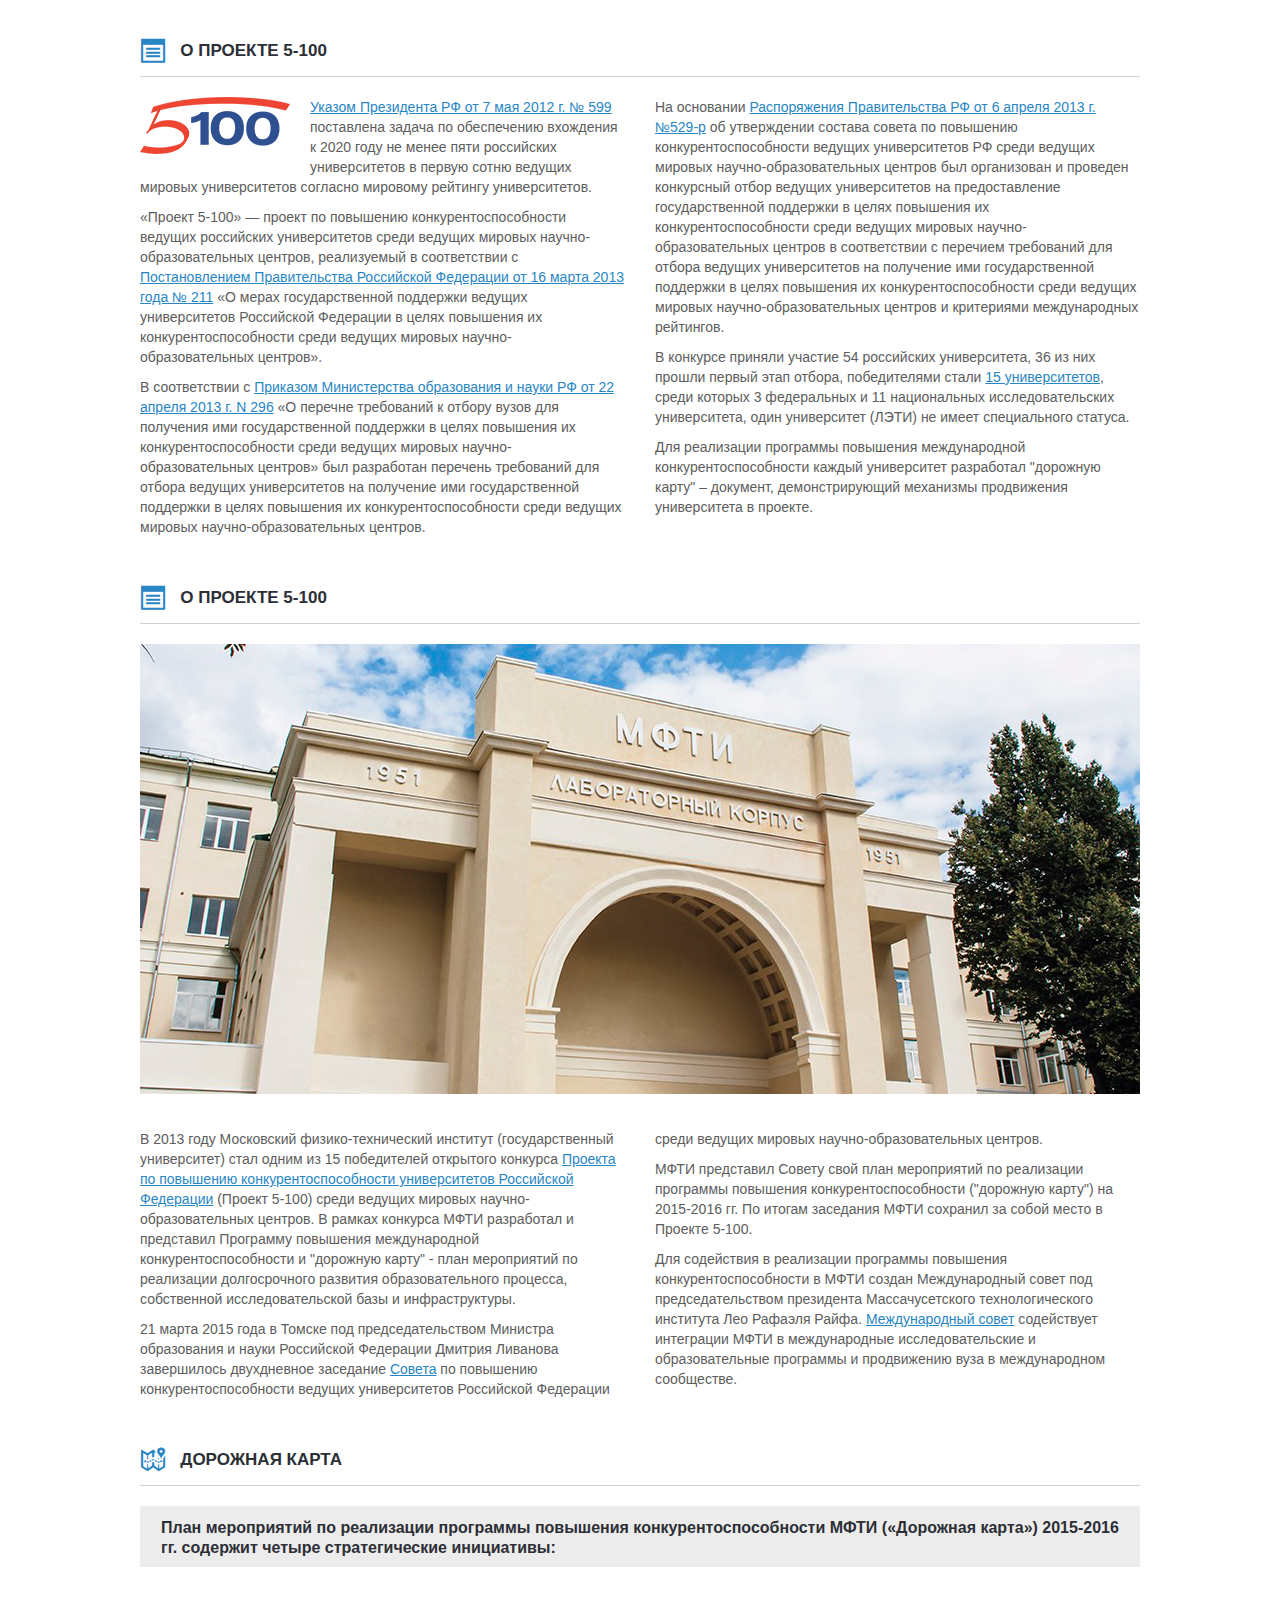
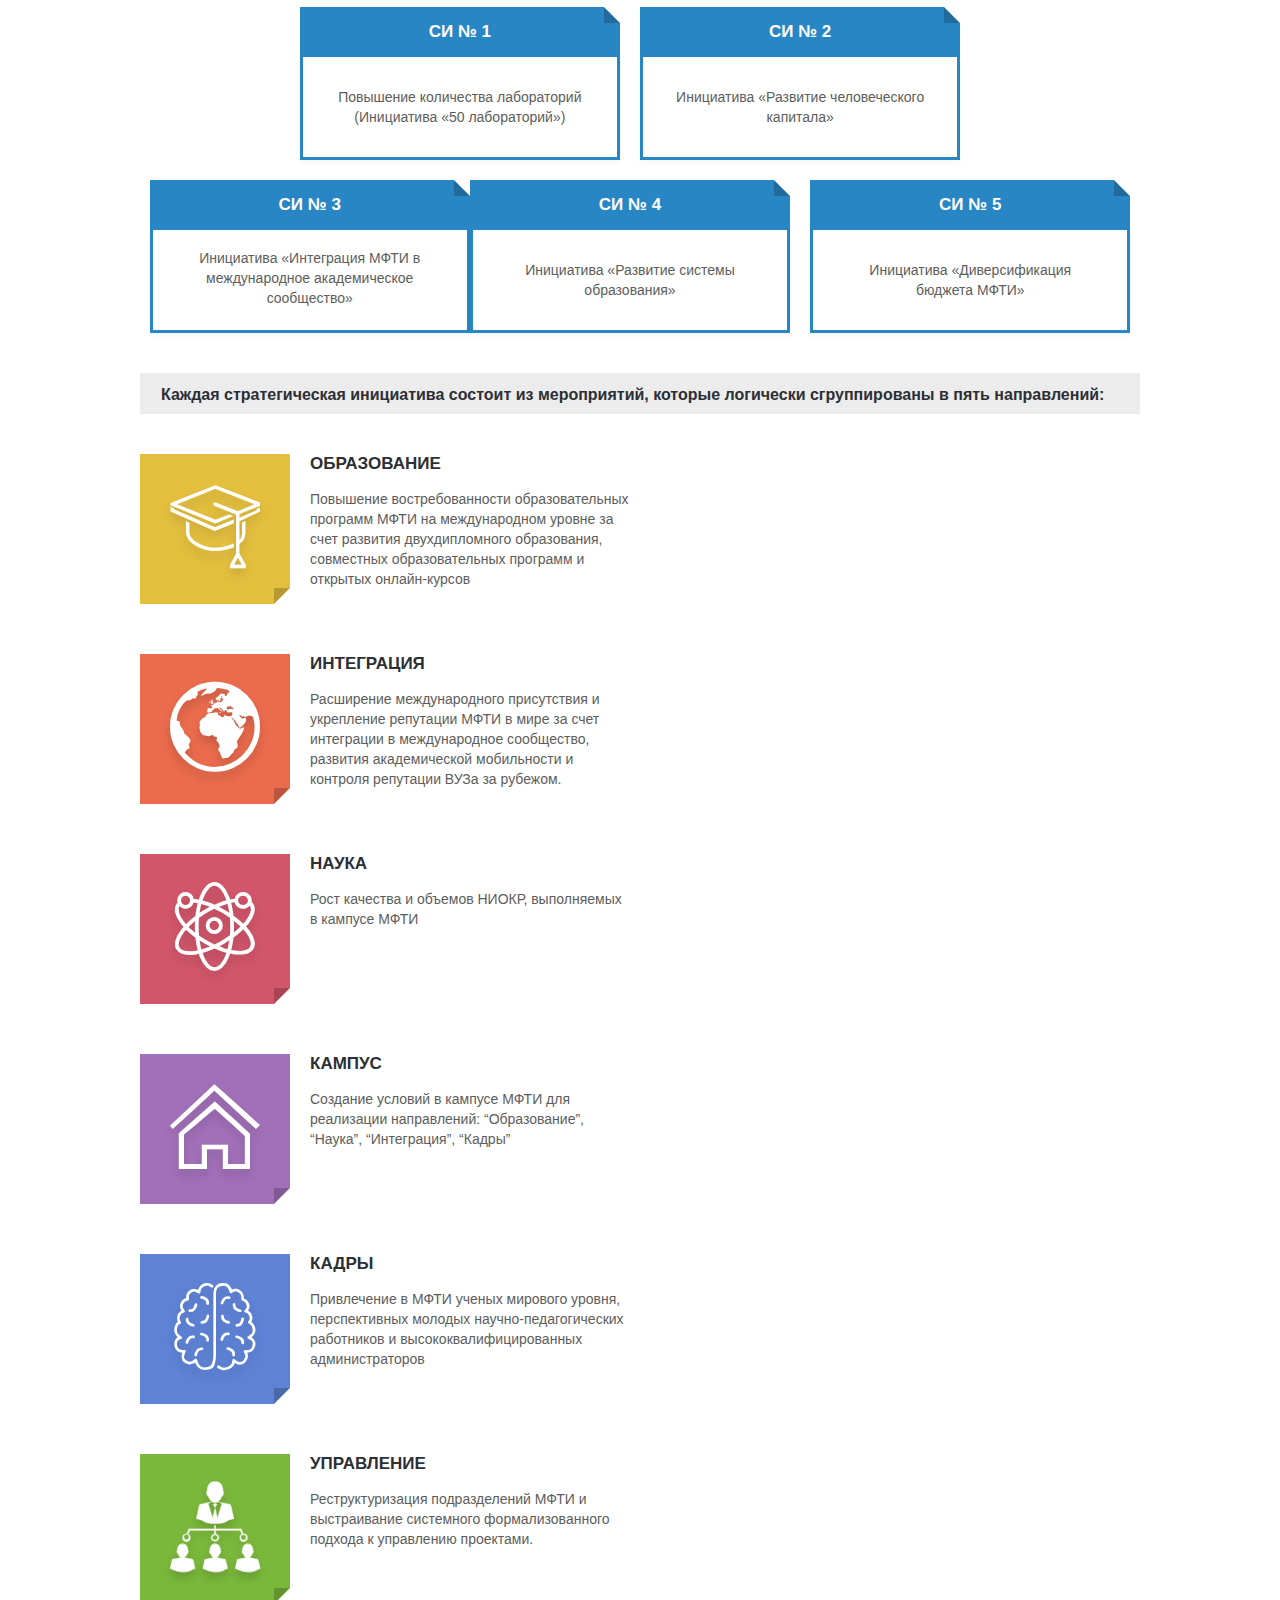
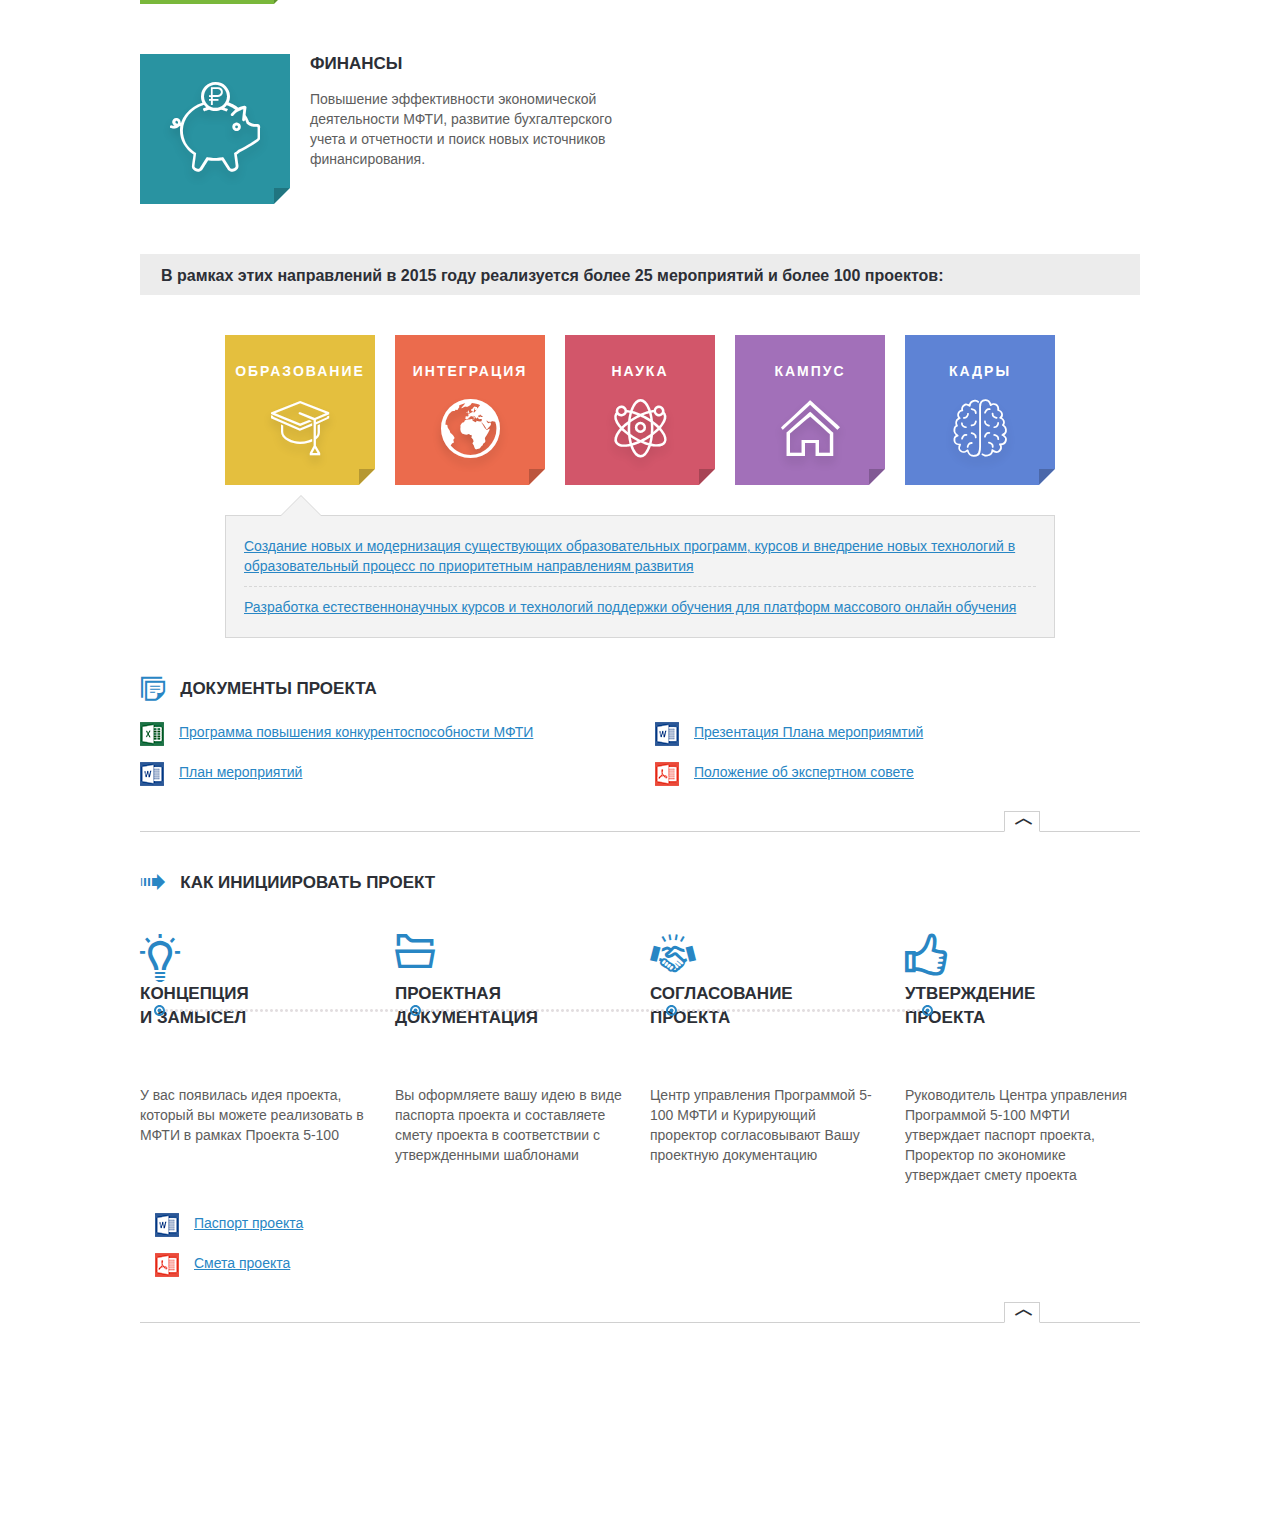
==== commit d9ba718c: "edit about page (remove slider)" ====
--- a/html/about.html
+++ b/html/about.html
@@ -10,7 +10,6 @@
 	<title>mipt5top100</title>
 	<meta http-equiv="X-UA-Compatible" content="IE=edge" />
 	<link rel="stylesheet" href="css/bootstrap.min.css" />
-	<link rel="stylesheet" href="css/owl.carousel.css" />
 	<link rel="stylesheet" href="css/icomoon.css" />
 	<link rel="stylesheet" href="css/style.css" />
 </head>
@@ -163,7 +162,7 @@
 			</div> <!-- .about__directions -->
 			<div class="about__subtitle">В рамках этих направлений в 2015 году реализуется более 25 мероприятий и более 100 проектов:</div>
 			<div class="about__eventsprojects">
-				<div class="about__direction-btns clearfix owl-carousel">
+				<div class="about__direction-btns clearfix">
 					<div class="about__direction-btn about__direction-btn_1">
 						<div class="about__direction-img about__direction-img_education folded">
 							<div class="about__direction-icon-text">Образование</div>
@@ -192,18 +191,6 @@
 						<div class="about__direction-img about__direction-img_brain folded">
 							<div class="about__direction-icon-text">Кадры</div>
 							<div class="about__direction-icon icon-brain"></div>
-						</div>
-					</div>
-					<div class="about__direction-btn about__direction-btn_6">
-						<div class="about__direction-img about__direction-img_manage folded">
-							<div class="about__direction-icon-text">Управление</div>
-							<div class="about__direction-icon icon-manage"></div>
-						</div>
-					</div>
-					<div class="about__direction-btn about__direction-btn_7">
-						<div class="about__direction-img about__direction-img_finance folded">
-							<div class="about__direction-icon-text">Финансы</div>
-							<div class="about__direction-icon icon-finance"></div>
 						</div>
 					</div>
 				</div> <!-- .about__direction-btns -->
@@ -237,16 +224,6 @@
 					<a class="about__eventsprojects-lnk" href="http://5top100.mipt.ru/projects?filter%5Bview_type%5D=list&q=2.2.2.&page=1&sort_by=name&sort_order=asc&filter%5Bkind%5D=current&filter%5Bproject_category_id%5D%5B18%5D=0&filter%5Bproject_category_id%5D%5B20%5D=0&filter%5Bproject_category_id%5D%5B21%5D=0&filter%5Bproject_category_id%5D%5B22%5D=0&filter%5Bproject_category_id%5D%5B17%5D=0&filter%5Bproject_category_id%5D%5B23%5D=0&filter%5Bproject_category_id%5D%5B19%5D=0&filter%5Bactuality_year_id%5D%5B1%5D=0&filter%5Bactuality_year_id%5D%5B2%5D=0&filter%5Bactuality_year_id%5D%5B3%5D=0">Развитие кадрового управленческого потенциала МФТИ</a>
 					<a class="about__eventsprojects-lnk" href="http://5top100.mipt.ru/projects?filter%5Bview_type%5D=list&q=1.2.1.&page=1&sort_by=name&sort_order=asc&filter%5Bkind%5D=current&filter%5Bproject_category_id%5D%5B18%5D=0&filter%5Bproject_category_id%5D%5B20%5D=0&filter%5Bproject_category_id%5D%5B21%5D=0&filter%5Bproject_category_id%5D%5B22%5D=0&filter%5Bproject_category_id%5D%5B17%5D=0&filter%5Bproject_category_id%5D%5B23%5D=0&filter%5Bproject_category_id%5D%5B19%5D=0&filter%5Bactuality_year_id%5D%5B1%5D=0&filter%5Bactuality_year_id%5D%5B2%5D=0&filter%5Bactuality_year_id%5D%5B3%5D=0">Совершенствование деятельности аспирантуры и докторантуры</a>
 					<a class="about__eventsprojects-lnk" href="http://5top100.mipt.ru/projects?filter%5Bview_type%5D=list&q=3.3.1.&page=1&sort_by=name&sort_order=asc&filter%5Bkind%5D=current&filter%5Bproject_category_id%5D%5B18%5D=0&filter%5Bproject_category_id%5D%5B20%5D=0&filter%5Bproject_category_id%5D%5B21%5D=0&filter%5Bproject_category_id%5D%5B22%5D=0&filter%5Bproject_category_id%5D%5B17%5D=0&filter%5Bproject_category_id%5D%5B23%5D=0&filter%5Bproject_category_id%5D%5B19%5D=0&filter%5Bactuality_year_id%5D%5B1%5D=0&filter%5Bactuality_year_id%5D%5B2%5D=0&filter%5Bactuality_year_id%5D%5B3%5D=0">Работа по привлечению и развитию одаренных школьников, увеличение доли выпускников других вузов, среди магистрантов МФТИ</a>
-				</div> <!-- .about__direction-eventsprojects -->
-				<div class="about__direction-eventsprojects about__direction-eventsprojects_6">
-					<a class="about__eventsprojects-lnk" href="#">Поддержка молодых НПР и их кураторов, студентов и аспирантов, ведущих преподавательскую деятельность</a>
-					<a class="about__eventsprojects-lnk" href="#">Развитие кадрового управленческого потенциала МФТИ</a>
-					<a class="about__eventsprojects-lnk" href="#">Совершенствование деятельности аспирантуры и докторантуры</a>
-				</div> <!-- .about__direction-eventsprojects -->
-				<div class="about__direction-eventsprojects about__direction-eventsprojects_7">
-					<a class="about__eventsprojects-lnk" href="#">Поддержка молодых НПР и их кураторов, студентов и аспирантов, ведущих преподавательскую деятельность</a>
-					<a class="about__eventsprojects-lnk" href="#">Развитие кадрового управленческого потенциала МФТИ</a>
-					<a class="about__eventsprojects-lnk" href="#">Совершенствование деятельности аспирантуры и докторантуры</a>
 				</div> <!-- .about__direction-eventsprojects -->
 			</div> <!-- .about__eventsprojects -->
 			<div class="header-dropdown expand">
@@ -330,15 +307,6 @@
 	<script src="js/html5shiv/respond.min.js"></script>
 	<![endif]-->
 	<script src="js/jquery-2.1.4.min.js"></script>
-	<script src="js/owl.carousel.min.js"></script>
 	<script src="js/common.js"></script>
-	<script>
-		$(document).ready(function() {
-			$('.owl-carousel').owlCarousel({
-				items: 5,
-				margin: 20
-			});
-		});
-	</script>
 </body>
 </html>--- a/html/css/style.css
+++ b/html/css/style.css
@@ -1133,17 +1133,12 @@
 	padding: 40px 85px 0;
 }
 .about__direction-btns {
-	// margin-bottom: 30px;
-}
-.owl-stage {
-	border-bottom: 1px solid #d7d7d7;
+	margin-bottom: 30px;
 }
 .about__direction-btn {
 	float: left;
 	margin-right: 20px;
 	cursor: pointer;
-	height: 180px;
-	position: relative;
 }
 .about__direction-btn:last-child {
 	margin-right: 0;
@@ -1161,42 +1156,11 @@
 }
 .about__direction-eventsprojects {
 	background-color: #f3f3f3;
-	border-left: 1px solid #d7d7d7;
-	border-right: 1px solid #d7d7d7;
-	border-bottom: 1px solid #d7d7d7;
+	border: 1px solid #d7d7d7;
 	padding: 10px 18px;
 	position: relative;
 	display: none;
 }
-
-/*----------------TEST---------------------*/
-.about__direction-btn:after,
-.about__direction-btn:before {
-	bottom: 100%;
-	border: solid transparent;
-	content: " ";
-	height: 0;
-	width: 0;
-	position: absolute;
-	pointer-events: none;
-	bottom: -1px;
-	left: 50%;
-}
-.about__direction-btn:after {
-	border-color: rgba(243, 243, 243, 0);
-	border-bottom-color: #f3f3f3;
-	border-width: 20px;
-	margin-left: -20px;
-}
-.about__direction-btn:before {
-	border-color: rgba(215, 215, 215, 0);
-	border-bottom-color: #d7d7d7;
-	border-width: 21px;
-	margin-left: -21px;
-}
-/*----------------TEST---------------------*/
-
-
 .about__direction-eventsprojects:after,
 .about__direction-eventsprojects:before {
 	bottom: 100%;
